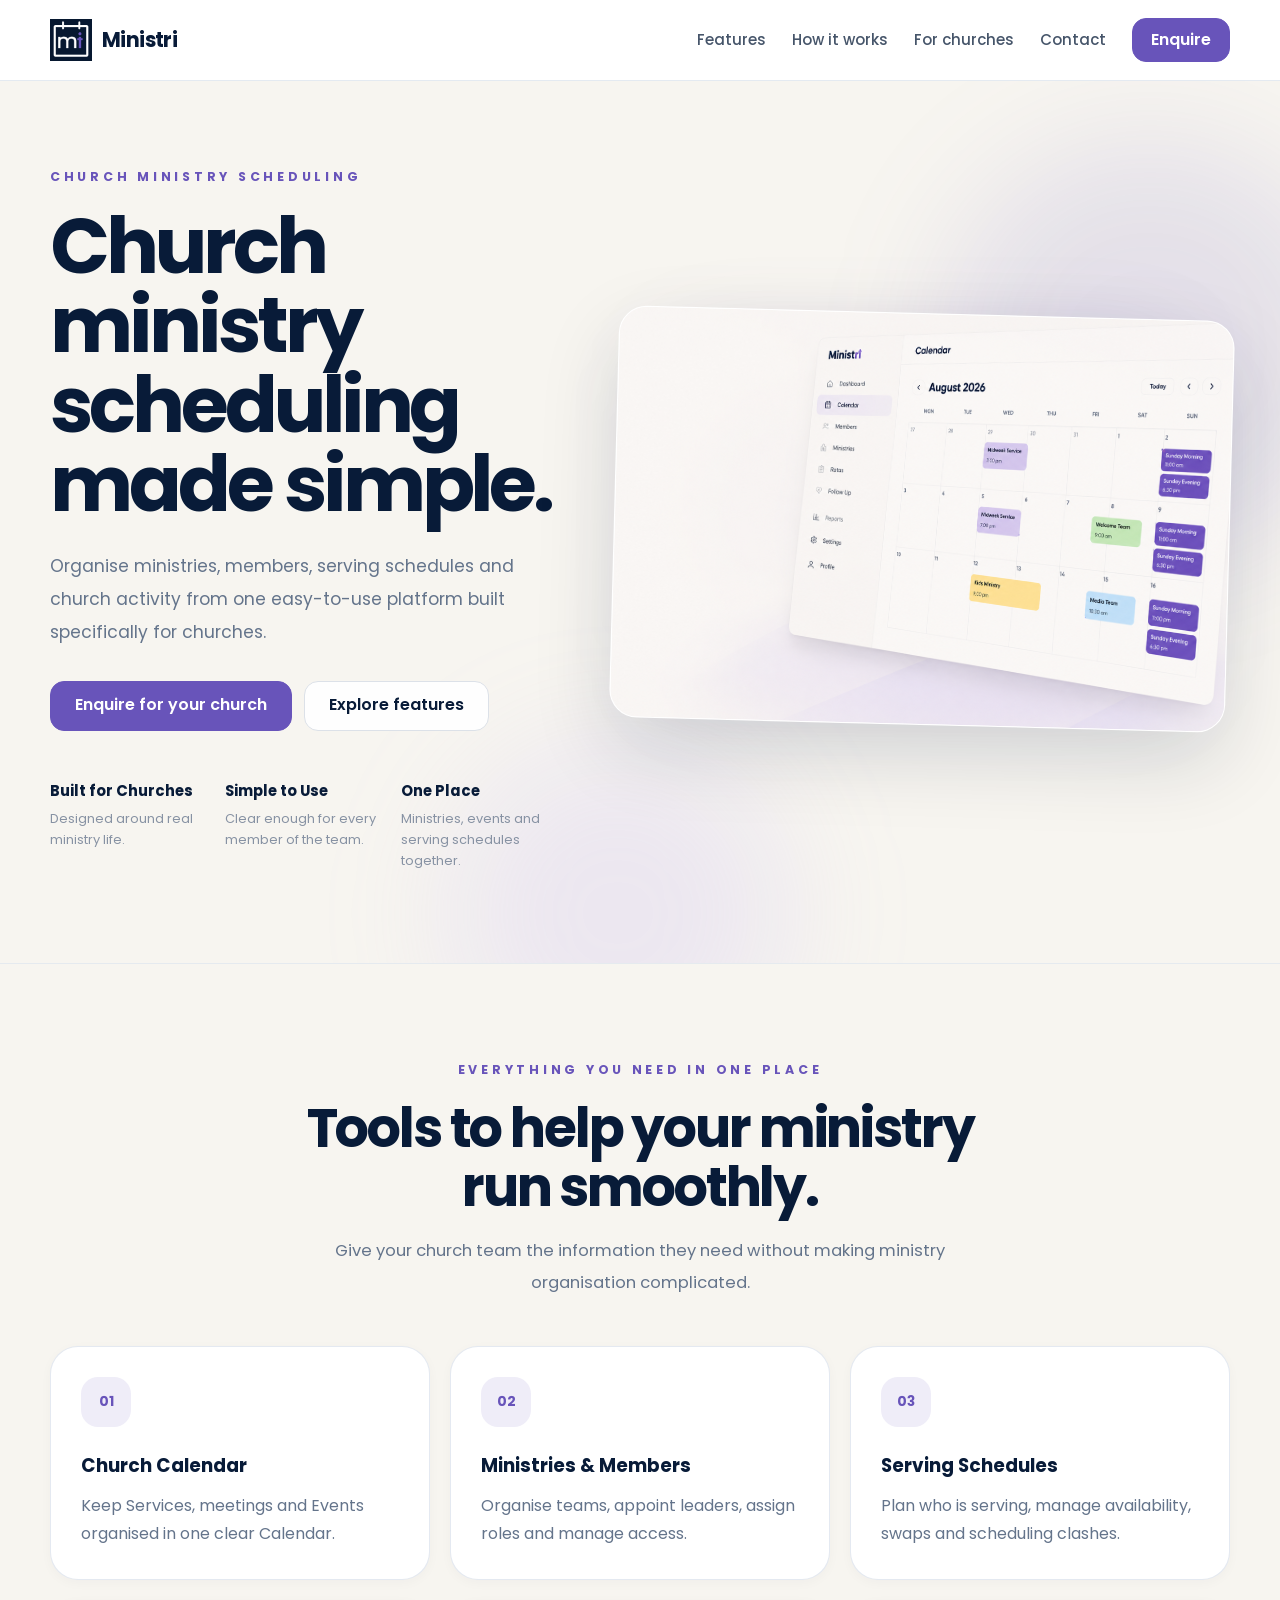
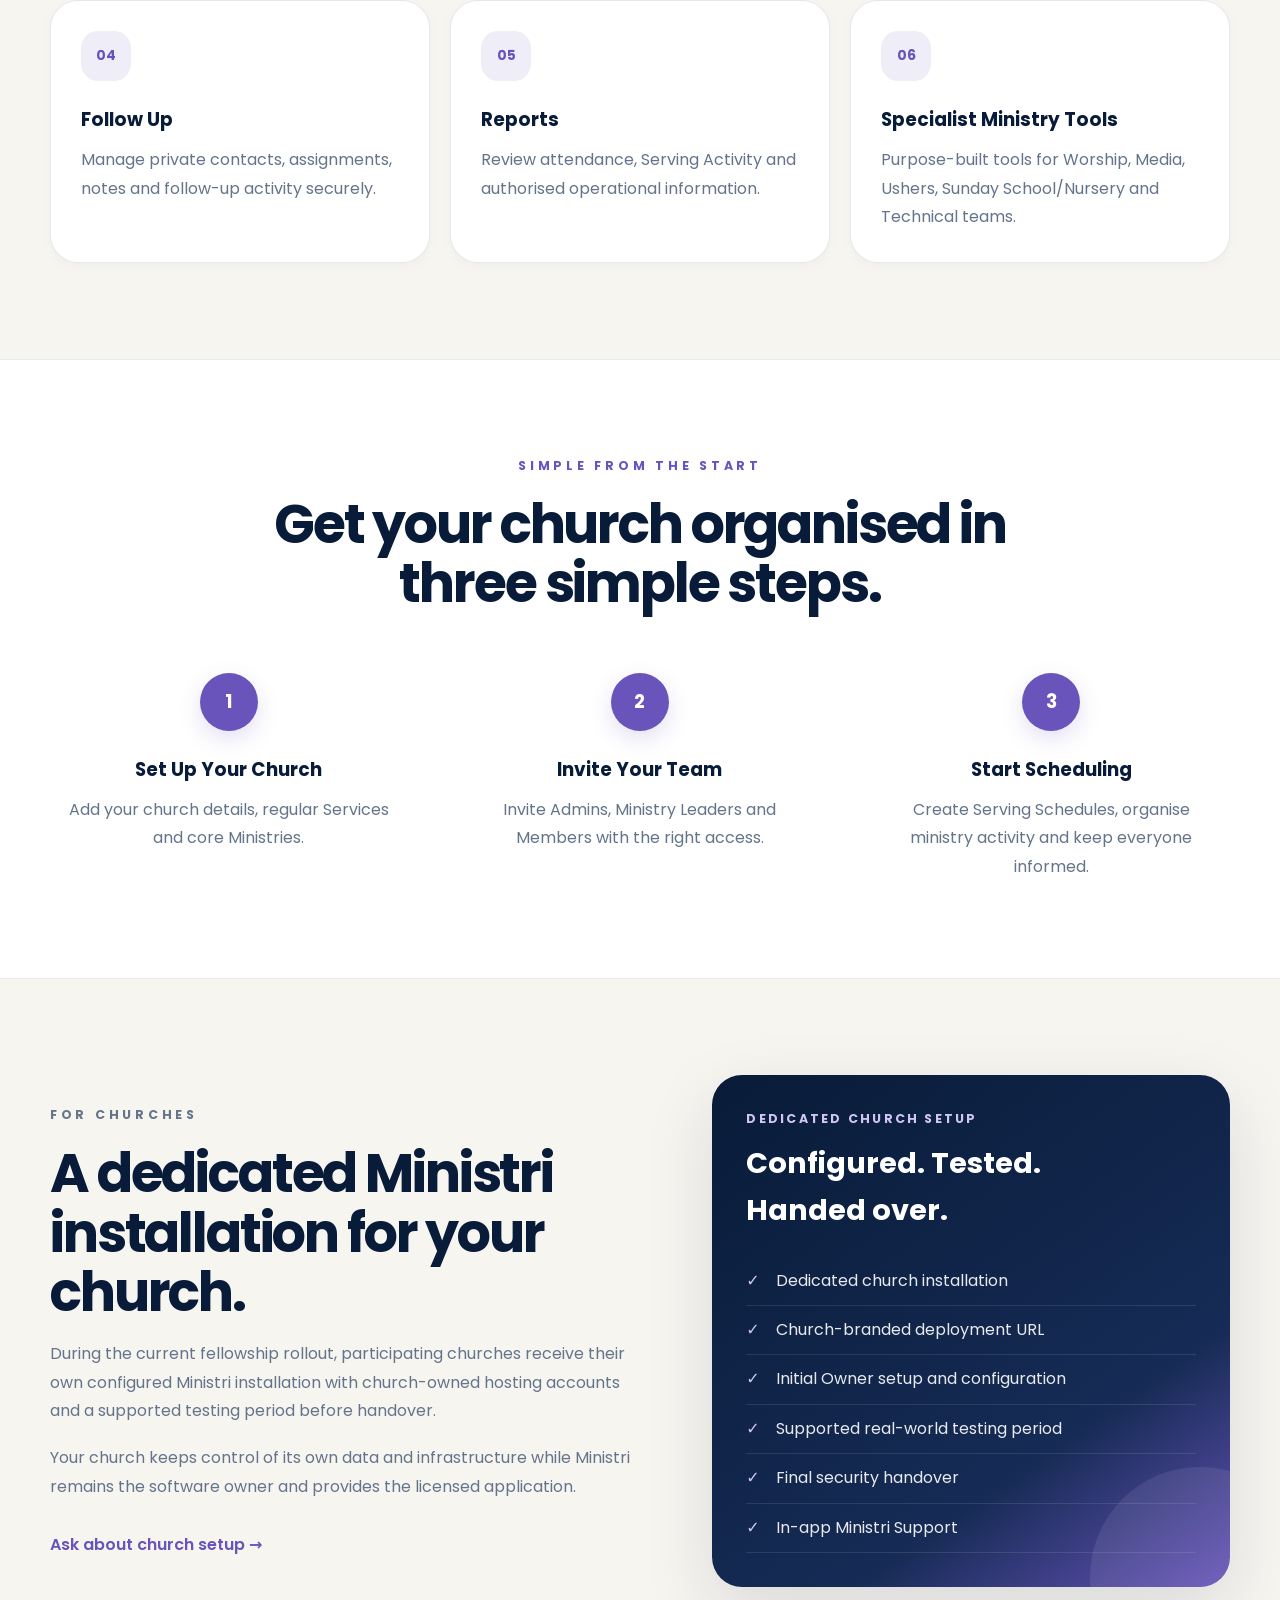
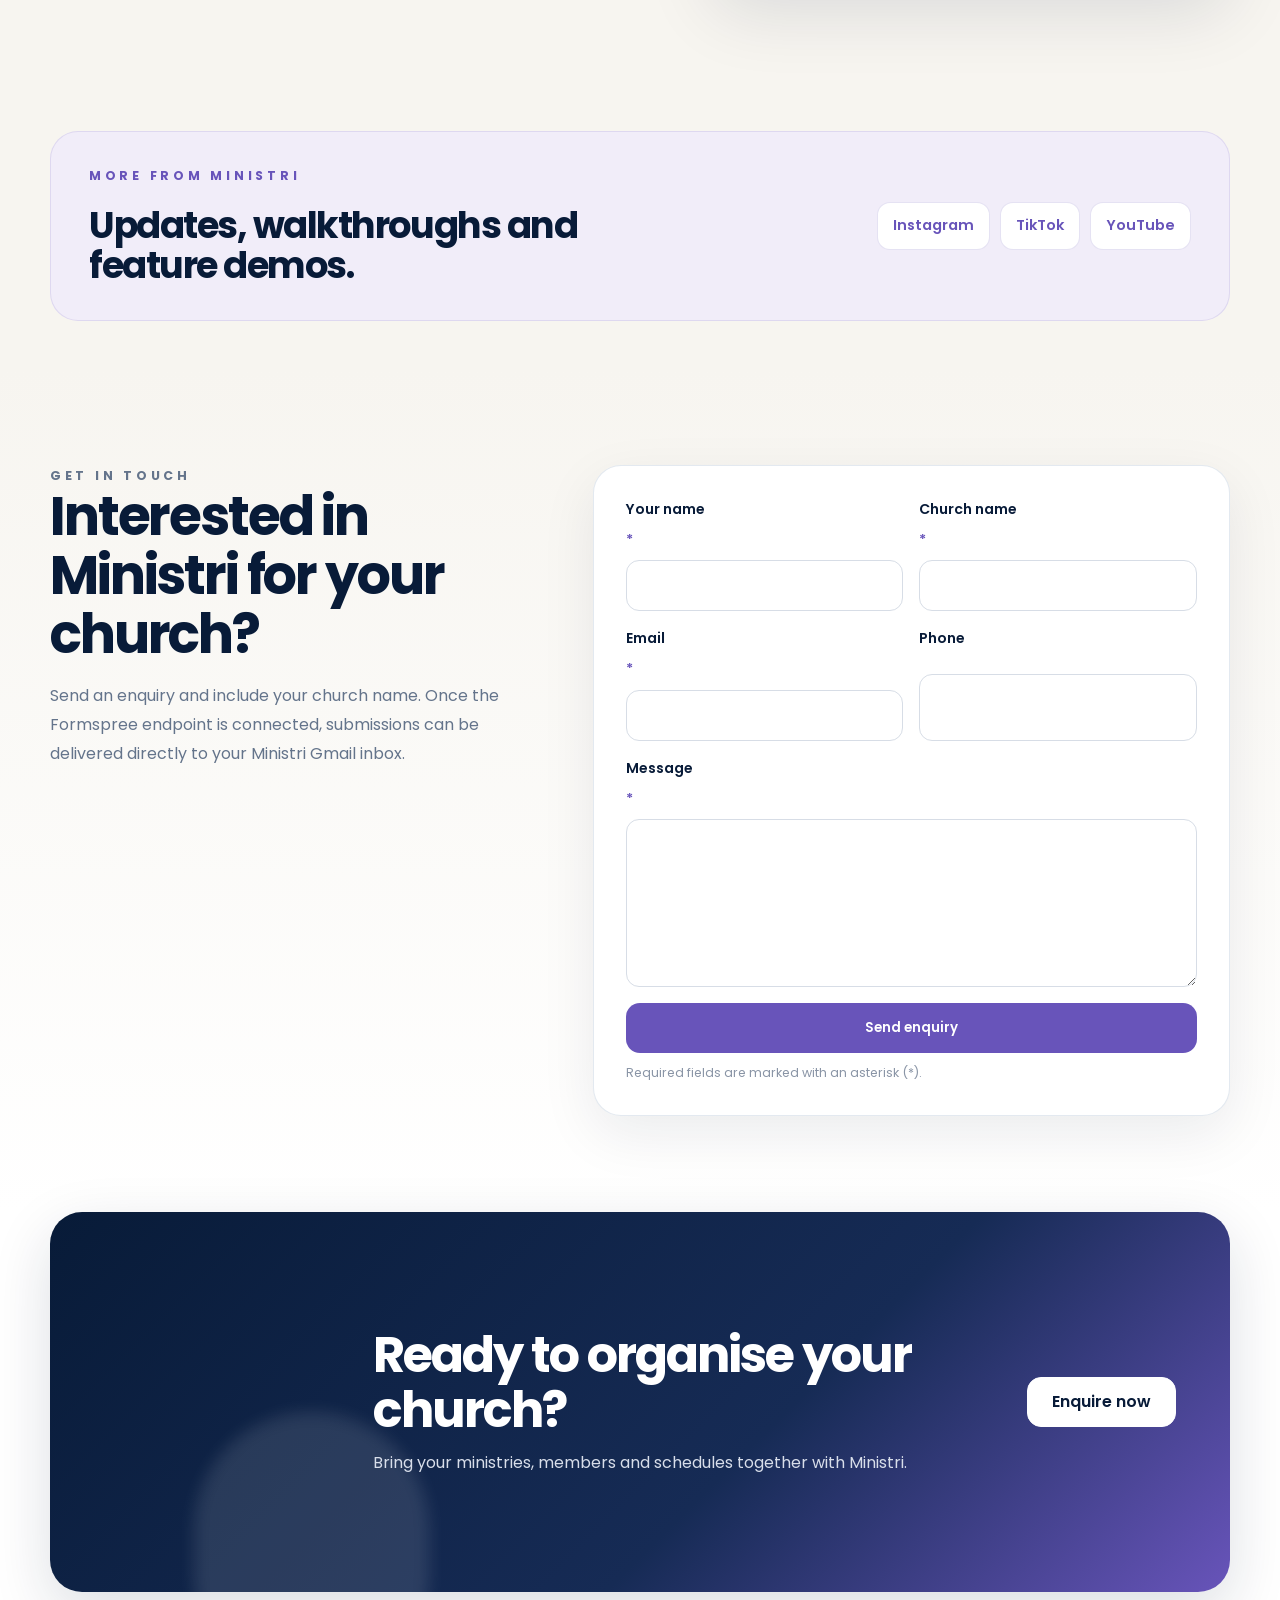
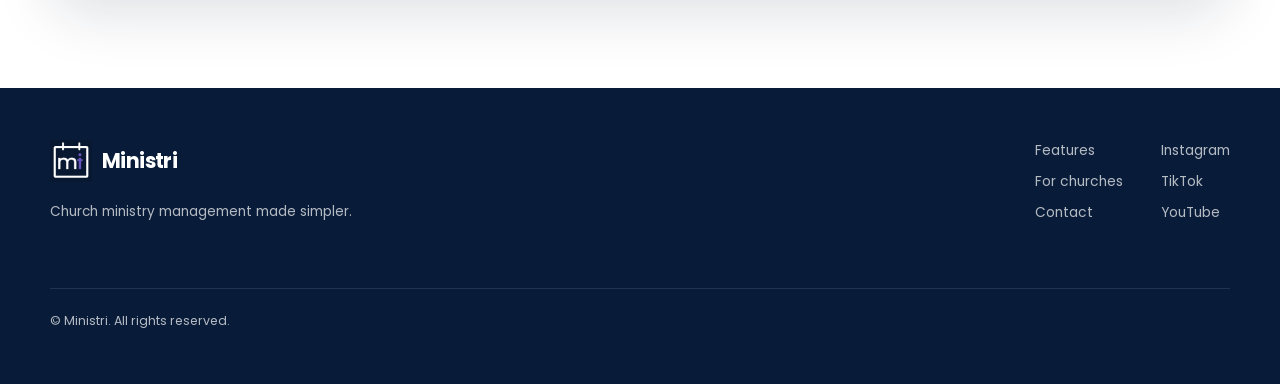
==== index.html @ 1c621b3e "Add files via upload" ====
<!doctype html>
<html lang="en">
<head>
  <meta charset="utf-8" />
  <meta name="viewport" content="width=device-width, initial-scale=1" />
  <meta name="description" content="Ministri helps churches organise ministries, members, serving schedules, follow up, attendance and reporting in one clear platform." />
  <meta name="theme-color" content="#081B38" />

  <meta property="og:title" content="Ministri — Church ministry scheduling made simple" />
  <meta property="og:description" content="Organise ministries, members, serving schedules and church activity in one easy-to-use platform built for churches." />
  <meta property="og:image" content="https://ministri.app/assets/opengraph-image.png" />
  <meta property="og:url" content="https://ministri.app" />
  <meta property="og:type" content="website" />

  <title>Ministri — Church ministry scheduling made simple</title>

  <link rel="icon" href="assets/ministri-icon.png" />
  <link rel="preconnect" href="https://fonts.googleapis.com">
  <link rel="preconnect" href="https://fonts.gstatic.com" crossorigin>
  <link href="https://fonts.googleapis.com/css2?family=Poppins:wght@400;500;600;700&display=swap" rel="stylesheet">
  <link rel="stylesheet" href="styles.css" />
</head>
<body>
  <header class="site-header">
    <div class="container header-inner">
      <a class="brand" href="#top" aria-label="Ministri home">
        <img src="assets/ministri-icon.png" alt="" />
        <span>Ministri</span>
      </a>

      <nav class="desktop-nav" aria-label="Primary navigation">
        <a href="#features">Features</a>
        <a href="#how-it-works">How it works</a>
        <a href="#churches">For churches</a>
        <a href="#contact">Contact</a>
      </nav>

      <a class="button button-small" href="#contact">Enquire</a>
    </div>
  </header>

  <main id="top">
    <section class="hero">
      <div class="hero-glow hero-glow-one"></div>
      <div class="hero-glow hero-glow-two"></div>

      <div class="container hero-grid">
        <div class="hero-copy">
          <p class="eyebrow">Church Ministry Scheduling</p>

          <h1>
            Church ministry
            <span> scheduling made simple.</span>
          </h1>

          <p class="hero-lead">
            Organise ministries, members, serving schedules and church activity
            from one easy-to-use platform built specifically for churches.
          </p>

          <div class="hero-actions">
            <a class="button" href="#contact">Enquire for your church</a>
            <a class="button button-secondary" href="#features">Explore features</a>
          </div>

          <div class="hero-points">
            <div>
              <strong>Built for Churches</strong>
              <span>Designed around real ministry life.</span>
            </div>
            <div>
              <strong>Simple to Use</strong>
              <span>Clear enough for every member of the team.</span>
            </div>
            <div>
              <strong>One Place</strong>
              <span>Ministries, events and serving schedules together.</span>
            </div>
          </div>
        </div>

        <div class="hero-visual">
          <div class="hero-image-glow"></div>
          <div class="hero-image-shell">
            <img
              src="assets/calendar-hero.png"
              alt="Ministri church calendar interface"
            />
          </div>
        </div>
      </div>
    </section>

    <section id="features" class="section">
      <div class="container">
        <div class="section-heading center">
          <p class="eyebrow">Everything You Need in One Place</p>
          <h2>Tools to help your ministry run smoothly.</h2>
          <p>
            Give your church team the information they need without making
            ministry organisation complicated.
          </p>
        </div>

        <div class="feature-grid">
          <article class="feature-card">
            <div class="feature-icon">01</div>
            <h3>Church Calendar</h3>
            <p>Keep Services, meetings and Events organised in one clear Calendar.</p>
          </article>

          <article class="feature-card">
            <div class="feature-icon">02</div>
            <h3>Ministries & Members</h3>
            <p>Organise teams, appoint leaders, assign roles and manage access.</p>
          </article>

          <article class="feature-card">
            <div class="feature-icon">03</div>
            <h3>Serving Schedules</h3>
            <p>Plan who is serving, manage availability, swaps and scheduling clashes.</p>
          </article>

          <article class="feature-card">
            <div class="feature-icon">04</div>
            <h3>Follow Up</h3>
            <p>Manage private contacts, assignments, notes and follow-up activity securely.</p>
          </article>

          <article class="feature-card">
            <div class="feature-icon">05</div>
            <h3>Reports</h3>
            <p>Review attendance, Serving Activity and authorised operational information.</p>
          </article>

          <article class="feature-card">
            <div class="feature-icon">06</div>
            <h3>Specialist Ministry Tools</h3>
            <p>Purpose-built tools for Worship, Media, Ushers, Sunday School/Nursery and Technical teams.</p>
          </article>
        </div>
      </div>
    </section>

    <section id="how-it-works" class="steps-section">
      <div class="container">
        <div class="section-heading center">
          <p class="eyebrow">Simple From the Start</p>
          <h2>Get your church organised in three simple steps.</h2>
        </div>

        <div class="steps-grid">
          <article class="step">
            <div class="step-number">1</div>
            <h3>Set Up Your Church</h3>
            <p>Add your church details, regular Services and core Ministries.</p>
          </article>

          <article class="step">
            <div class="step-number">2</div>
            <h3>Invite Your Team</h3>
            <p>Invite Admins, Ministry Leaders and Members with the right access.</p>
          </article>

          <article class="step">
            <div class="step-number">3</div>
            <h3>Start Scheduling</h3>
            <p>Create Serving Schedules, organise ministry activity and keep everyone informed.</p>
          </article>
        </div>
      </div>
    </section>

    <section id="churches" class="section">
      <div class="container church-grid">
        <div class="church-copy">
          <p class="eyebrow">For Churches</p>
          <h2>A dedicated Ministri installation for your church.</h2>
          <p>
            During the current fellowship rollout, participating churches receive
            their own configured Ministri installation with church-owned hosting
            accounts and a supported testing period before handover.
          </p>
          <p>
            Your church keeps control of its own data and infrastructure while
            Ministri remains the software owner and provides the licensed application.
          </p>
          <a class="text-link" href="#contact">Ask about church setup →</a>
        </div>

        <div class="setup-card">
          <p class="setup-kicker">Dedicated church setup</p>
          <h3>Configured. Tested. Handed over.</h3>

          <ul>
            <li>Dedicated church installation</li>
            <li>Church-branded deployment URL</li>
            <li>Initial Owner setup and configuration</li>
            <li>Supported real-world testing period</li>
            <li>Final security handover</li>
            <li>In-app Ministri Support</li>
          </ul>
        </div>
      </div>
    </section>

    <section class="social-strip">
      <div class="container social-inner">
        <div>
          <p class="eyebrow">More from Ministri</p>
          <h2>Updates, walkthroughs and feature demos.</h2>
        </div>

        <div class="social-links">
          <a href="https://www.instagram.com/ministriapp/" target="_blank" rel="noopener noreferrer">Instagram</a>
          <a href="https://www.tiktok.com/@ministriapp" target="_blank" rel="noopener noreferrer">TikTok</a>
          <a href="https://www.youtube.com/@ministriapp" target="_blank" rel="noopener noreferrer">YouTube</a>
        </div>
      </div>
    </section>

    <section id="contact" class="section contact-section">
      <div class="container contact-grid">
        <div class="contact-copy">
          <p class="eyebrow">Get in Touch</p>
          <h2>Interested in Ministri for your church?</h2>
          <p>
            Send an enquiry and include your church name. Once the Formspree
            endpoint is connected, submissions can be delivered directly to your
            Ministri Gmail inbox.
          </p>
        </div>

        <form class="contact-form" action="https://formspree.io/f/YOUR_FORM_ID" method="POST">
          <div class="field-row">
            <label>
              Your name <span>*</span>
              <input name="name" type="text" autocomplete="name" required />
            </label>

            <label>
              Church name <span>*</span>
              <input name="church" type="text" required />
            </label>
          </div>

          <div class="field-row">
            <label>
              Email <span>*</span>
              <input name="email" type="email" autocomplete="email" required />
            </label>

            <label>
              Phone
              <input name="phone" type="tel" autocomplete="tel" />
            </label>
          </div>

          <label>
            Message <span>*</span>
            <textarea name="message" rows="6" required></textarea>
          </label>

          <input type="hidden" name="_subject" value="New Ministri church enquiry" />

          <button class="button form-button" type="submit">Send enquiry</button>
          <p class="form-note">Required fields are marked with an asterisk (*).</p>
        </form>
      </div>
    </section>

    <section class="cta-section">
      <div class="container">
        <div class="cta-card">
          <div class="cta-glow"></div>
          <div>
            <h2>Ready to organise your church?</h2>
            <p>Bring your ministries, members and schedules together with Ministri.</p>
          </div>
          <a class="button button-light" href="#contact">Enquire now</a>
        </div>
      </div>
    </section>
  </main>

  <footer class="site-footer">
    <div class="container footer-inner">
      <div class="footer-brand">
        <a class="brand" href="#top">
          <img src="assets/ministri-icon.png" alt="" />
          <span>Ministri</span>
        </a>
        <p>Church ministry management made simpler.</p>
      </div>

      <div class="footer-links">
        <a href="#features">Features</a>
        <a href="#churches">For churches</a>
        <a href="#contact">Contact</a>
      </div>

      <div class="footer-socials">
        <a href="https://www.instagram.com/ministriapp/" target="_blank" rel="noopener noreferrer">Instagram</a>
        <a href="https://www.tiktok.com/@ministriapp" target="_blank" rel="noopener noreferrer">TikTok</a>
        <a href="https://www.youtube.com/@ministriapp" target="_blank" rel="noopener noreferrer">YouTube</a>
      </div>

      <p class="copyright">© <span id="year"></span> Ministri. All rights reserved.</p>
    </div>
  </footer>

  <script src="script.js"></script>
</body>
</html>
---- styles.css ----
:root {
  --cream: #F7F5F0;
  --navy: #081B38;
  --navy-soft: #162B55;
  --purple: #6854BA;
  --purple-dark: #5844A8;
  --lavender: #BBAEF2;
  --lavender-soft: #F1EDF9;
  --white: #FFFFFF;
  --slate: #64748B;
  --slate-dark: #46556A;
  --line: #E1E5EB;
  --shadow: 0 24px 70px rgba(8, 27, 56, 0.12);
  --radius-xl: 32px;
  --radius-lg: 26px;
  --radius-md: 18px;
}

* {
  box-sizing: border-box;
}

html {
  scroll-behavior: smooth;
}

body {
  margin: 0;
  font-family: "Poppins", system-ui, -apple-system, BlinkMacSystemFont, "Segoe UI", sans-serif;
  color: var(--navy);
  background: var(--cream);
  line-height: 1.65;
}

body,
button,
input,
textarea {
  font-family: "Poppins", system-ui, -apple-system, BlinkMacSystemFont, "Segoe UI", sans-serif;
}

a {
  color: inherit;
  text-decoration: none;
}

img {
  display: block;
  max-width: 100%;
}

.container {
  width: min(1180px, calc(100% - 40px));
  margin: 0 auto;
}

.site-header {
  position: sticky;
  top: 0;
  z-index: 50;
  border-bottom: 1px solid rgba(226, 232, 240, 0.9);
  background: rgba(255, 255, 255, 0.95);
  backdrop-filter: blur(16px);
}

.header-inner {
  min-height: 80px;
  display: flex;
  align-items: center;
  gap: 26px;
}

.brand {
  display: inline-flex;
  align-items: center;
  gap: 10px;
  flex-shrink: 0;
}

.brand img {
  width: 42px;
  height: 42px;
  object-fit: contain;
}

.brand span {
  color: var(--navy);
  font-size: 1.28rem;
  font-weight: 700;
  letter-spacing: -0.03em;
}

.desktop-nav {
  display: flex;
  align-items: center;
  gap: 26px;
  margin-left: auto;
  color: var(--slate-dark);
  font-size: 0.94rem;
  font-weight: 500;
}

.desktop-nav a {
  transition: color 0.2s ease;
}

.desktop-nav a:hover {
  color: var(--purple);
}

.button {
  min-height: 50px;
  display: inline-flex;
  align-items: center;
  justify-content: center;
  padding: 0 24px;
  border: 1px solid var(--purple);
  border-radius: 14px;
  background: var(--purple);
  color: white;
  font-weight: 600;
  cursor: pointer;
  transition: 0.2s ease;
}

.button:hover {
  transform: translateY(-1px);
  border-color: var(--purple-dark);
  background: var(--purple-dark);
}

.button-small {
  min-height: 44px;
  padding-inline: 18px;
}

.button-secondary {
  border-color: #DCE1E8;
  background: rgba(255, 255, 255, 0.92);
  color: var(--navy);
}

.button-secondary:hover {
  border-color: var(--purple);
  background: white;
  color: var(--purple);
}

.hero {
  position: relative;
  overflow: hidden;
  border-bottom: 1px solid rgba(226, 232, 240, 0.82);
  background: var(--cream);
}

.hero-glow {
  position: absolute;
  border-radius: 999px;
  filter: blur(60px);
  pointer-events: none;
}

.hero-glow-one {
  right: -80px;
  top: 60px;
  width: 420px;
  height: 420px;
  background: rgba(104, 84, 186, 0.13);
}

.hero-glow-two {
  left: 35%;
  bottom: -120px;
  width: 340px;
  height: 340px;
  background: rgba(187, 174, 242, 0.18);
}

.hero-grid {
  position: relative;
  display: grid;
  grid-template-columns: 0.9fr 1.1fr;
  align-items: center;
  gap: 60px;
  padding-top: 86px;
  padding-bottom: 92px;
}

.eyebrow {
  margin: 0 0 18px;
  color: var(--purple);
  font-size: 0.78rem;
  font-weight: 700;
  letter-spacing: 0.30em;
  text-transform: uppercase;
}

h1,
h2,
h3,
p {
  margin-top: 0;
}

h1 {
  margin-bottom: 26px;
  font-size: clamp(3.2rem, 6.1vw, 5.15rem);
  line-height: 1.02;
  letter-spacing: -0.052em;
  color: var(--navy);
}

h1 span {
  display: block;
}

h2 {
  margin-bottom: 18px;
  font-size: clamp(2.2rem, 4.2vw, 3.45rem);
  line-height: 1.1;
  letter-spacing: -0.04em;
  color: var(--navy);
}

h3 {
  margin-bottom: 10px;
  font-size: 1.16rem;
  color: var(--navy);
}

.hero-lead {
  max-width: 660px;
  color: var(--slate);
  font-size: 1.08rem;
  line-height: 1.9;
}

.hero-actions {
  display: flex;
  flex-wrap: wrap;
  gap: 12px;
  margin-top: 32px;
}

.hero-points {
  display: grid;
  grid-template-columns: repeat(3, 1fr);
  gap: 22px;
  margin-top: 48px;
}

.hero-points div {
  min-width: 0;
}

.hero-points strong,
.hero-points span {
  display: block;
}

.hero-points strong {
  margin-bottom: 5px;
  color: var(--navy);
  font-size: 0.93rem;
}

.hero-points span {
  color: #8792A3;
  font-size: 0.8rem;
  line-height: 1.65;
}

.hero-visual {
  position: relative;
}

.hero-image-glow {
  position: absolute;
  inset: 9%;
  border-radius: 44px;
  background: rgba(104, 84, 186, 0.16);
  filter: blur(46px);
}

.hero-image-shell {
  position: relative;
  overflow: hidden;
  border: 1px solid rgba(255, 255, 255, 0.86);
  border-radius: 28px;
  background: white;
  box-shadow: 0 30px 80px rgba(8, 27, 56, 0.14);
  transform: rotate(1.5deg);
}

.hero-image-shell img {
  width: 100%;
  height: auto;
}

.section {
  padding: 96px 0;
}

.section-heading {
  max-width: 760px;
  margin-bottom: 48px;
}

.section-heading.center {
  margin-inline: auto;
  text-align: center;
}

.section-heading > p:last-child {
  margin-inline: auto;
  max-width: 690px;
  color: var(--slate);
  font-size: 1.03rem;
  line-height: 1.9;
}

.feature-grid {
  display: grid;
  grid-template-columns: repeat(3, 1fr);
  gap: 20px;
}

.feature-card {
  padding: 30px;
  border: 1px solid rgba(226, 232, 240, 0.92);
  border-radius: 28px;
  background: white;
  box-shadow: 0 3px 12px rgba(8, 27, 56, 0.03);
  transition: transform 0.2s ease, box-shadow 0.2s ease;
}

.feature-card:hover {
  transform: translateY(-4px);
  box-shadow: 0 12px 30px rgba(8, 27, 56, 0.08);
}

.feature-icon {
  width: 50px;
  height: 50px;
  display: grid;
  place-items: center;
  margin-bottom: 24px;
  border-radius: 17px;
  background: rgba(104, 84, 186, 0.10);
  color: var(--purple);
  font-size: 0.85rem;
  font-weight: 700;
}

.feature-card p,
.step p,
.church-copy p,
.contact-copy p {
  margin-bottom: 0;
  color: var(--slate);
  line-height: 1.8;
}

.steps-section {
  padding: 96px 0;
  border-block: 1px solid rgba(226, 232, 240, 0.82);
  background: white;
}

.steps-grid {
  display: grid;
  grid-template-columns: repeat(3, 1fr);
  gap: 54px;
  margin-top: 60px;
}

.step {
  text-align: center;
}

.step-number {
  width: 58px;
  height: 58px;
  display: grid;
  place-items: center;
  margin: 0 auto 24px;
  border-radius: 999px;
  background: var(--purple);
  color: white;
  font-size: 1.15rem;
  font-weight: 700;
  box-shadow: 0 8px 22px rgba(104, 84, 186, 0.18);
}

.step p {
  max-width: 320px;
  margin-inline: auto;
}

.church-grid {
  display: grid;
  grid-template-columns: 1fr 0.88fr;
  align-items: center;
  gap: 74px;
}

.church-copy p {
  margin-bottom: 18px;
}

.text-link {
  display: inline-flex;
  margin-top: 12px;
  color: var(--purple);
  font-weight: 600;
}

.setup-card {
  position: relative;
  overflow: hidden;
  padding: 34px;
  border-radius: 30px;
  background: linear-gradient(145deg, var(--navy), var(--navy-soft) 70%, var(--purple));
  color: white;
  box-shadow: var(--shadow);
}

.setup-card::after {
  content: "";
  position: absolute;
  width: 220px;
  height: 220px;
  right: -80px;
  bottom: -100px;
  border-radius: 999px;
  background: rgba(255, 255, 255, 0.08);
}

.setup-kicker {
  position: relative;
  z-index: 1;
  margin-bottom: 10px;
  color: #CFC6F6;
  font-size: 0.78rem;
  font-weight: 700;
  letter-spacing: 0.18em;
  text-transform: uppercase;
}

.setup-card h3 {
  position: relative;
  z-index: 1;
  max-width: 390px;
  margin-bottom: 22px;
  color: white;
  font-size: 1.8rem;
}

.setup-card ul {
  position: relative;
  z-index: 1;
  margin: 0;
  padding: 0;
  list-style: none;
}

.setup-card li {
  position: relative;
  padding: 11px 0 11px 30px;
  border-bottom: 1px solid rgba(255, 255, 255, 0.10);
  color: rgba(255, 255, 255, 0.9);
}

.setup-card li::before {
  content: "✓";
  position: absolute;
  left: 0;
  color: #CFC6F6;
  font-weight: 700;
}

.social-strip {
  padding: 48px 0;
}

.social-inner {
  display: flex;
  align-items: center;
  justify-content: space-between;
  gap: 30px;
  padding: 34px 38px;
  border: 1px solid rgba(104, 84, 186, 0.14);
  border-radius: 28px;
  background: var(--lavender-soft);
}

.social-inner h2 {
  max-width: 580px;
  margin-bottom: 0;
  font-size: clamp(1.6rem, 3vw, 2.3rem);
}

.social-links {
  display: flex;
  flex-wrap: wrap;
  gap: 10px;
}

.social-links a {
  padding: 11px 15px;
  border: 1px solid rgba(104, 84, 186, 0.17);
  border-radius: 13px;
  background: white;
  color: var(--purple);
  font-size: 0.9rem;
  font-weight: 600;
}

.contact-section {
  background: linear-gradient(180deg, var(--cream), white);
}

.contact-grid {
  display: grid;
  grid-template-columns: 0.85fr 1.15fr;
  align-items: start;
  gap: 72px;
}

.contact-form {
  padding: 32px;
  border: 1px solid rgba(226, 232, 240, 0.95);
  border-radius: 28px;
  background: white;
  box-shadow: 0 18px 55px rgba(8, 27, 56, 0.08);
}

.field-row {
  display: grid;
  grid-template-columns: 1fr 1fr;
  gap: 16px;
}

label {
  display: grid;
  gap: 8px;
  margin-bottom: 16px;
  color: var(--navy);
  font-size: 0.88rem;
  font-weight: 600;
}

label span {
  color: var(--purple);
}

input,
textarea {
  width: 100%;
  padding: 13px 14px;
  border: 1px solid #D7DDE6;
  border-radius: 13px;
  background: white;
  color: var(--navy);
  font: inherit;
  outline: none;
}

input:focus,
textarea:focus {
  border-color: var(--purple);
  box-shadow: 0 0 0 3px rgba(104, 84, 186, 0.10);
}

textarea {
  resize: vertical;
}

.form-button {
  width: 100%;
  border: 0;
}

.form-note {
  margin: 10px 0 0;
  color: #8A95A6;
  font-size: 0.78rem;
}

.cta-section {
  padding: 0 0 96px;
  background: white;
}

.cta-card {
  position: relative;
  overflow: hidden;
  display: flex;
  align-items: center;
  justify-content: space-between;
  gap: 34px;
  padding: 50px 54px;
  border-radius: 32px;
  background: linear-gradient(135deg, var(--navy), var(--navy-soft) 60%, var(--purple));
  color: white;
  box-shadow: 0 20px 60px rgba(8, 27, 56, 0.14);
}

.cta-glow {
  position: absolute;
  width: 280px;
  height: 280px;
  right: -90px;
  bottom: -150px;
  border-radius: 999px;
  background: rgba(255, 255, 255, 0.11);
  filter: blur(8px);
}

.cta-card > * {
  position: relative;
  z-index: 1;
}

.cta-card h2 {
  margin-bottom: 12px;
  color: white;
  font-size: clamp(2rem, 4vw, 3.1rem);
}

.cta-card p {
  margin-bottom: 0;
  color: #D8DEEA;
  font-size: 1rem;
}

.button-light {
  flex-shrink: 0;
  border-color: white;
  background: white;
  color: var(--navy);
}

.button-light:hover {
  border-color: white;
  background: #F4F5F7;
  color: var(--navy);
}

.site-footer {
  padding: 52px 0;
  background: var(--navy);
  color: rgba(255, 255, 255, 0.70);
}

.footer-inner {
  display: grid;
  grid-template-columns: 1.2fr auto auto;
  align-items: start;
  gap: 38px;
}

.footer-brand .brand span {
  color: white;
}

.footer-brand p {
  margin: 10px 0 0;
  font-size: 0.85rem;
}

.footer-links,
.footer-socials {
  display: grid;
  gap: 8px;
  font-size: 0.86rem;
}

.footer-links a:hover,
.footer-socials a:hover {
  color: white;
}

.copyright {
  grid-column: 1 / -1;
  margin: 26px 0 0;
  padding-top: 22px;
  border-top: 1px solid rgba(255, 255, 255, 0.10);
  font-size: 0.78rem;
}

@media (max-width: 980px) {
  .desktop-nav {
    display: none;
  }

  .hero-grid,
  .church-grid,
  .contact-grid {
    grid-template-columns: 1fr;
  }

  .hero-grid {
    gap: 48px;
  }

  .hero-copy {
    max-width: 760px;
  }

  .feature-grid {
    grid-template-columns: repeat(2, 1fr);
  }

  .church-grid,
  .contact-grid {
    gap: 46px;
  }
}

@media (max-width: 700px) {
  .container {
    width: min(100% - 28px, 1180px);
  }

  .header-inner {
    min-height: 68px;
    gap: 12px;
  }

  .brand img {
    width: 36px;
    height: 36px;
  }

  .brand span {
    font-size: 1.08rem;
  }

  .button-small {
    margin-left: auto;
    min-height: 40px;
    padding-inline: 14px;
  }

  .hero-grid {
    padding-top: 58px;
    padding-bottom: 64px;
  }

  h1 {
    font-size: clamp(2.7rem, 13vw, 4.2rem);
  }

  h1 span {
    display: inline;
  }

  .hero-actions {
    display: grid;
  }

  .hero-actions .button {
    width: 100%;
  }

  .hero-points {
    grid-template-columns: 1fr;
    gap: 18px;
    margin-top: 34px;
  }

  .hero-image-shell {
    border-radius: 20px;
    transform: none;
  }

  .section,
  .steps-section {
    padding: 68px 0;
  }

  .feature-grid,
  .steps-grid {
    grid-template-columns: 1fr;
  }

  .steps-grid {
    gap: 38px;
    margin-top: 44px;
  }

  .social-inner {
    flex-direction: column;
    align-items: flex-start;
    padding: 26px;
  }

  .field-row {
    grid-template-columns: 1fr;
    gap: 0;
  }

  .contact-form {
    padding: 22px;
  }

  .cta-section {
    padding-bottom: 68px;
  }

  .cta-card {
    flex-direction: column;
    align-items: flex-start;
    padding: 34px 28px;
  }

  .cta-card .button {
    width: 100%;
  }

  .footer-inner {
    grid-template-columns: 1fr;
    gap: 24px;
  }

  .copyright {
    grid-column: 1;
  }
}
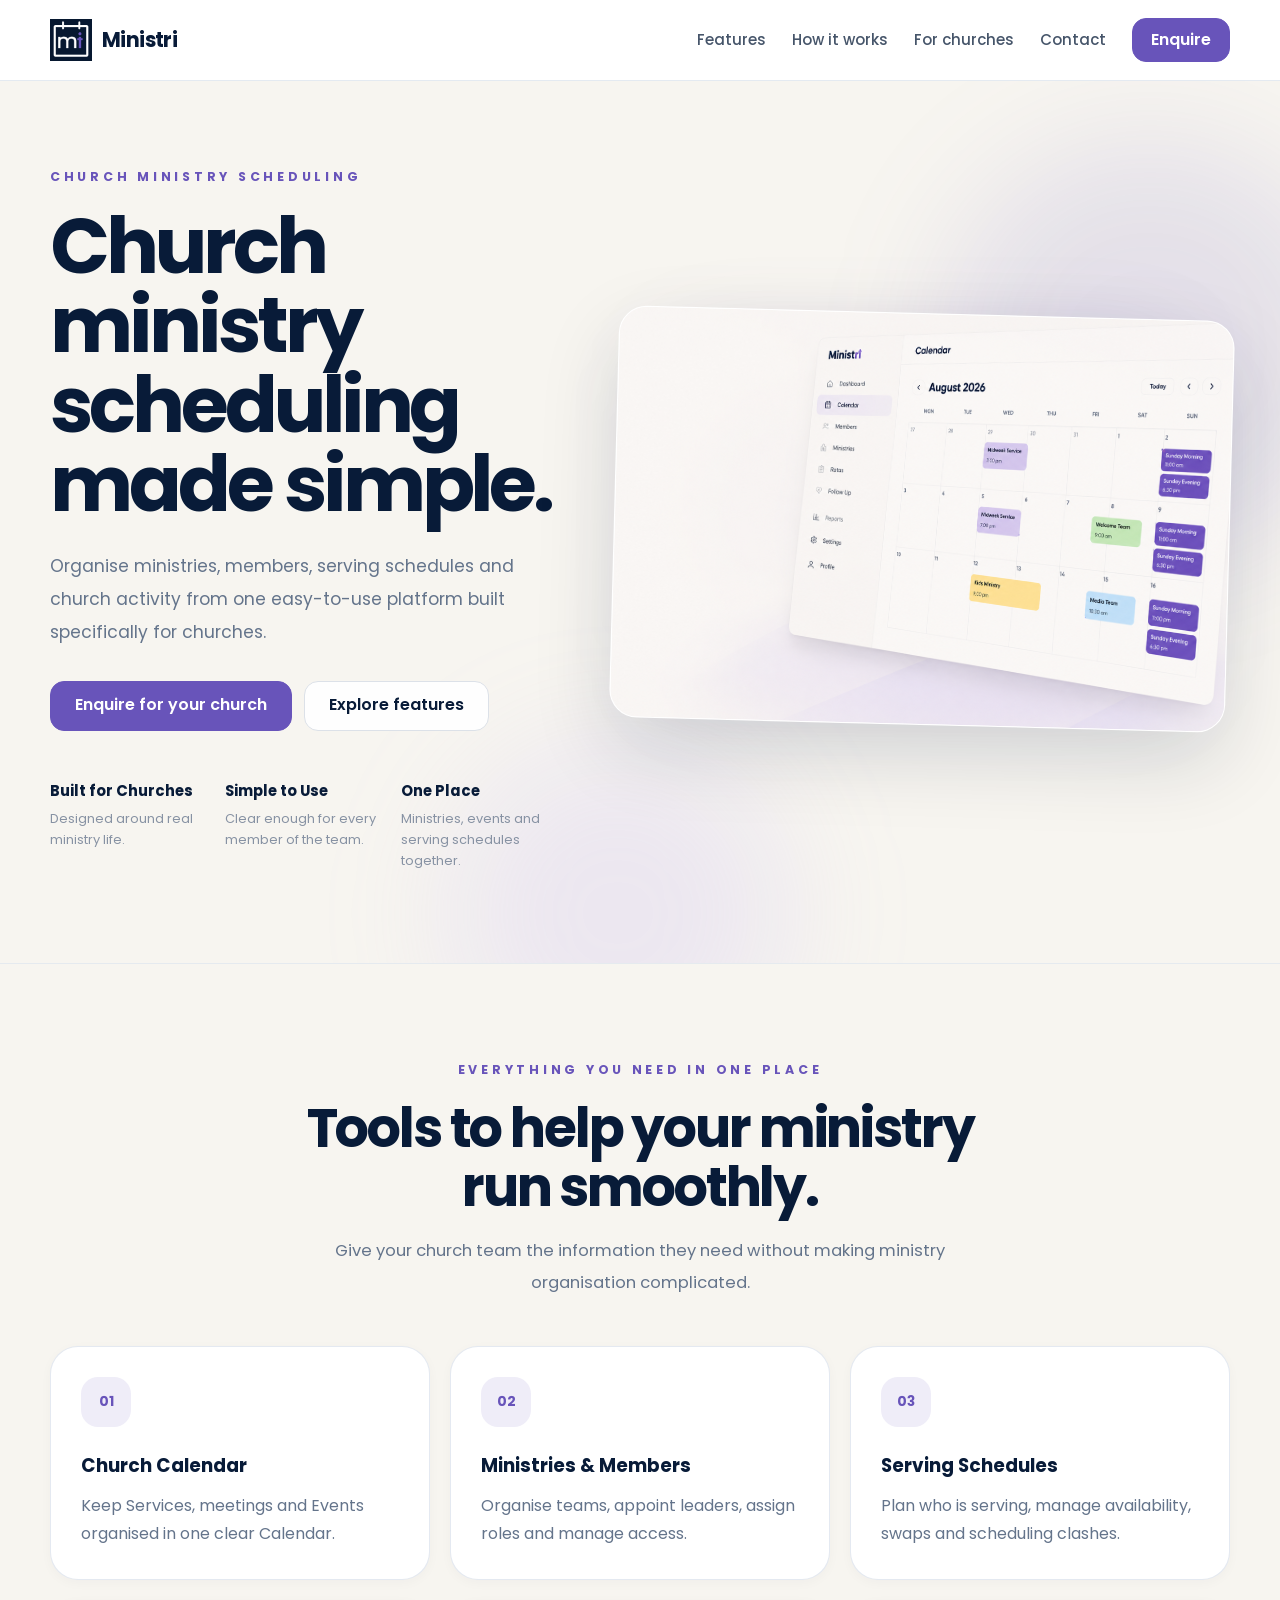
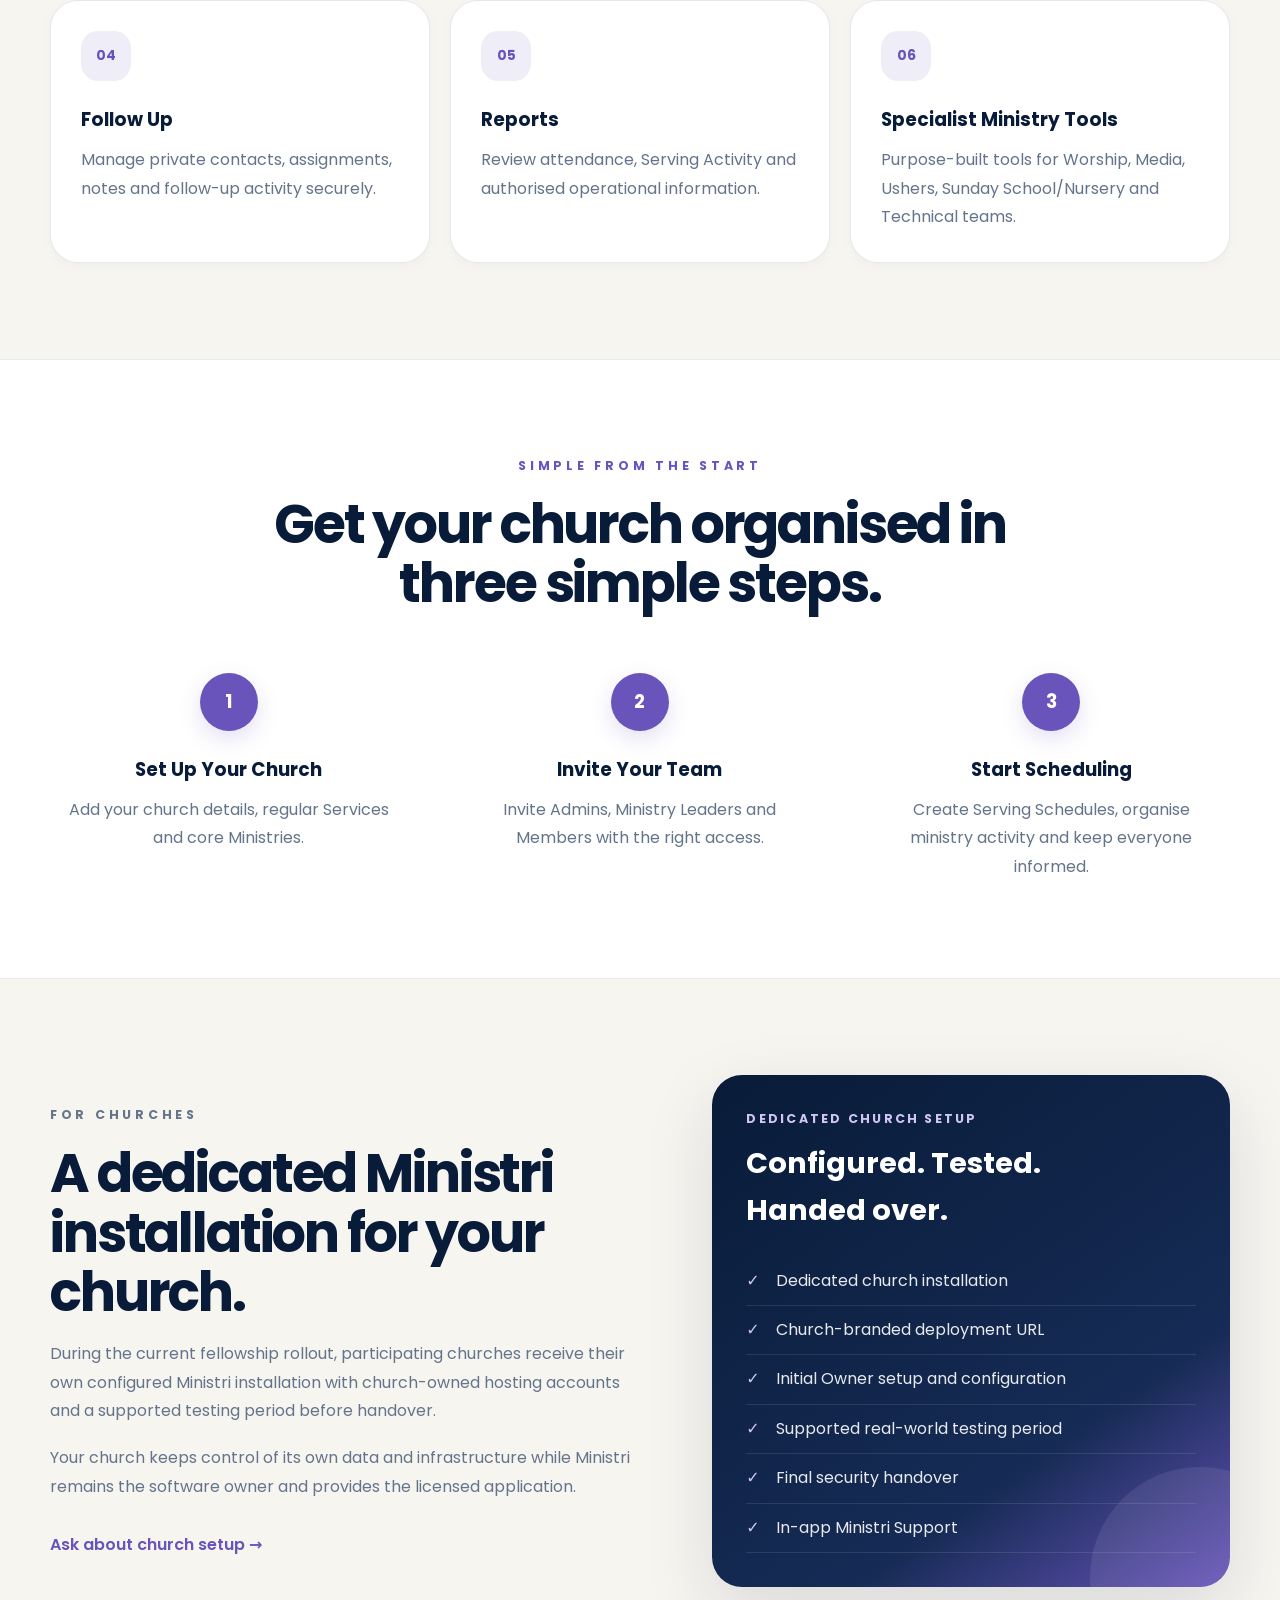
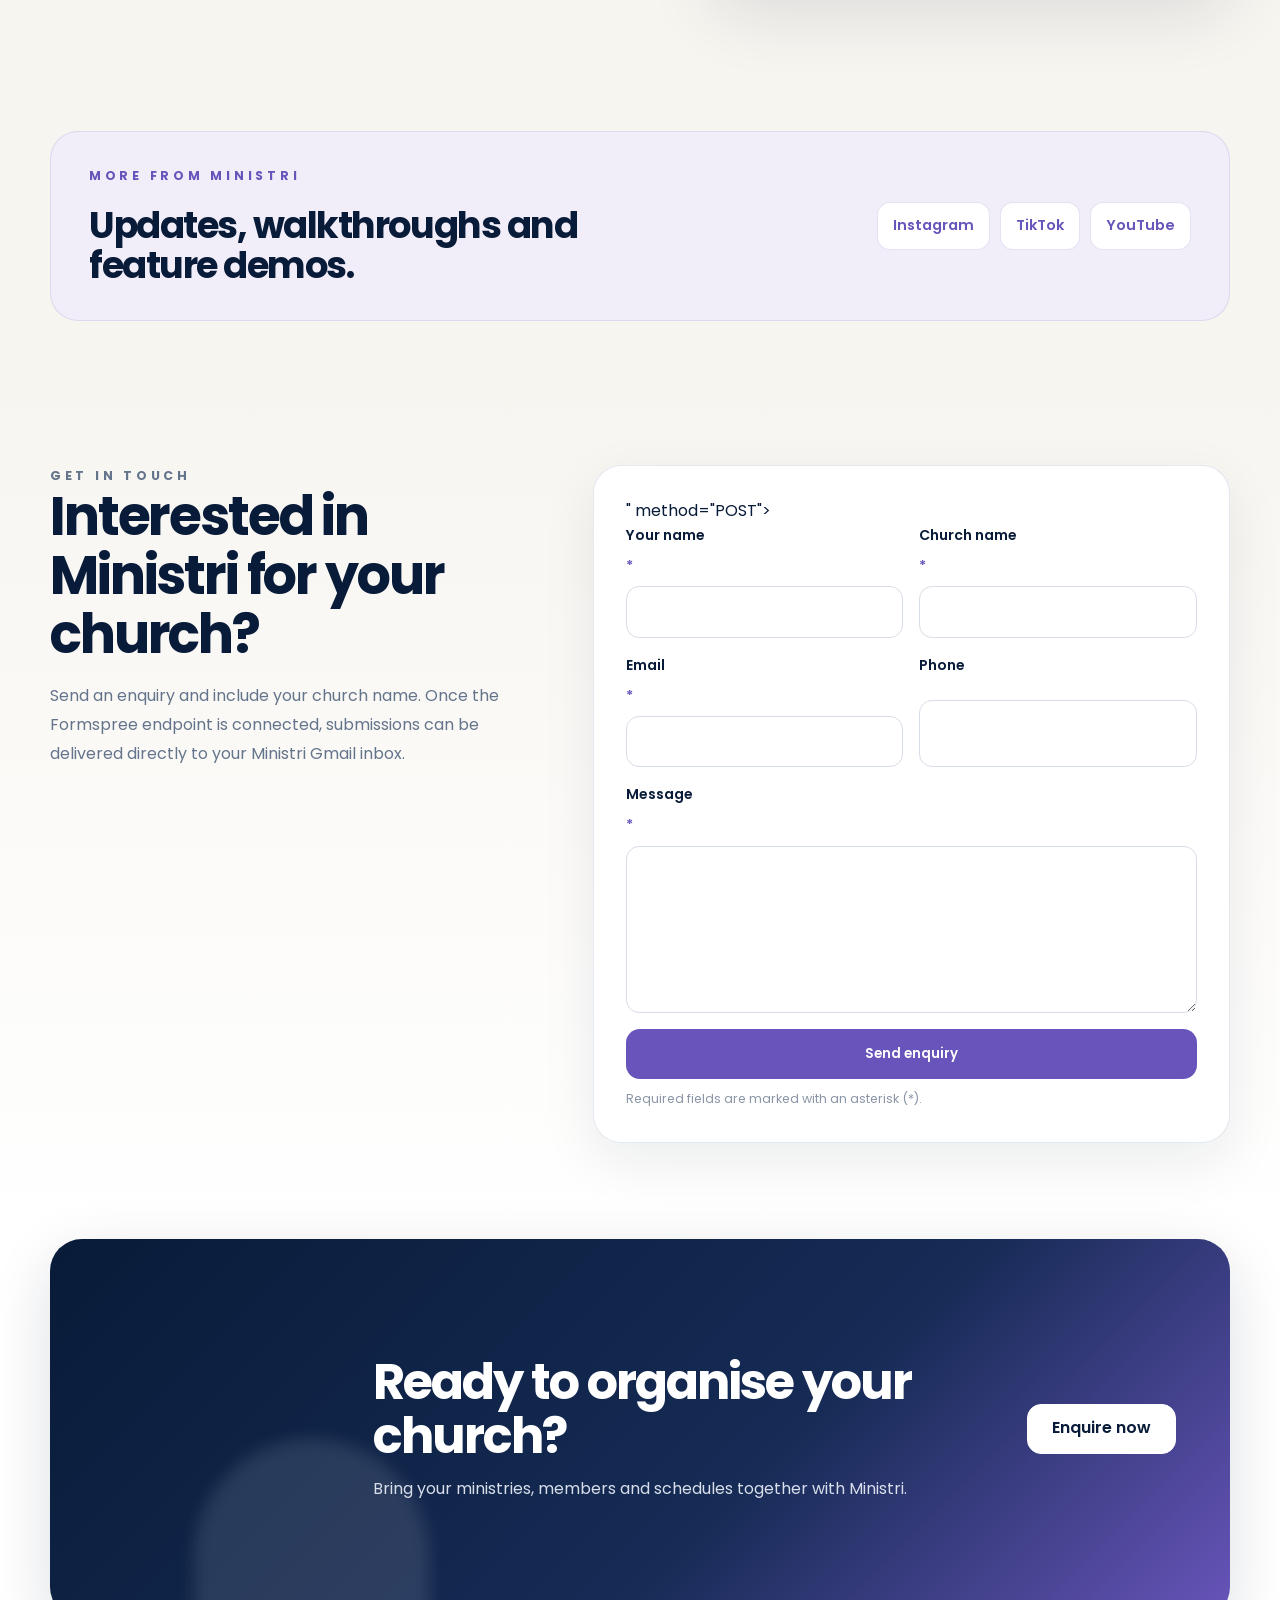
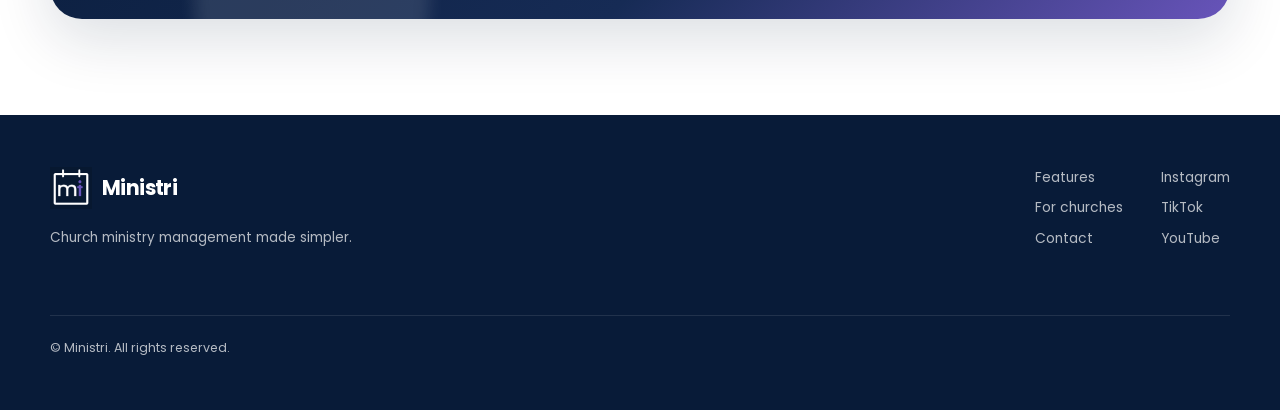
==== commit ba13bb69: "Update index.html" ====
--- a/index.html
+++ b/index.html
@@ -231,7 +231,7 @@
           </p>
         </div>
 
-        <form class="contact-form" action="https://formspree.io/f/YOUR_FORM_ID" method="POST">
+        <form class="contact-form" action="<form class="contact-form" action="https://formspree.io/f/YOUR_FORM_ID" method="POST">" method="POST">
           <div class="field-row">
             <label>
               Your name <span>*</span>
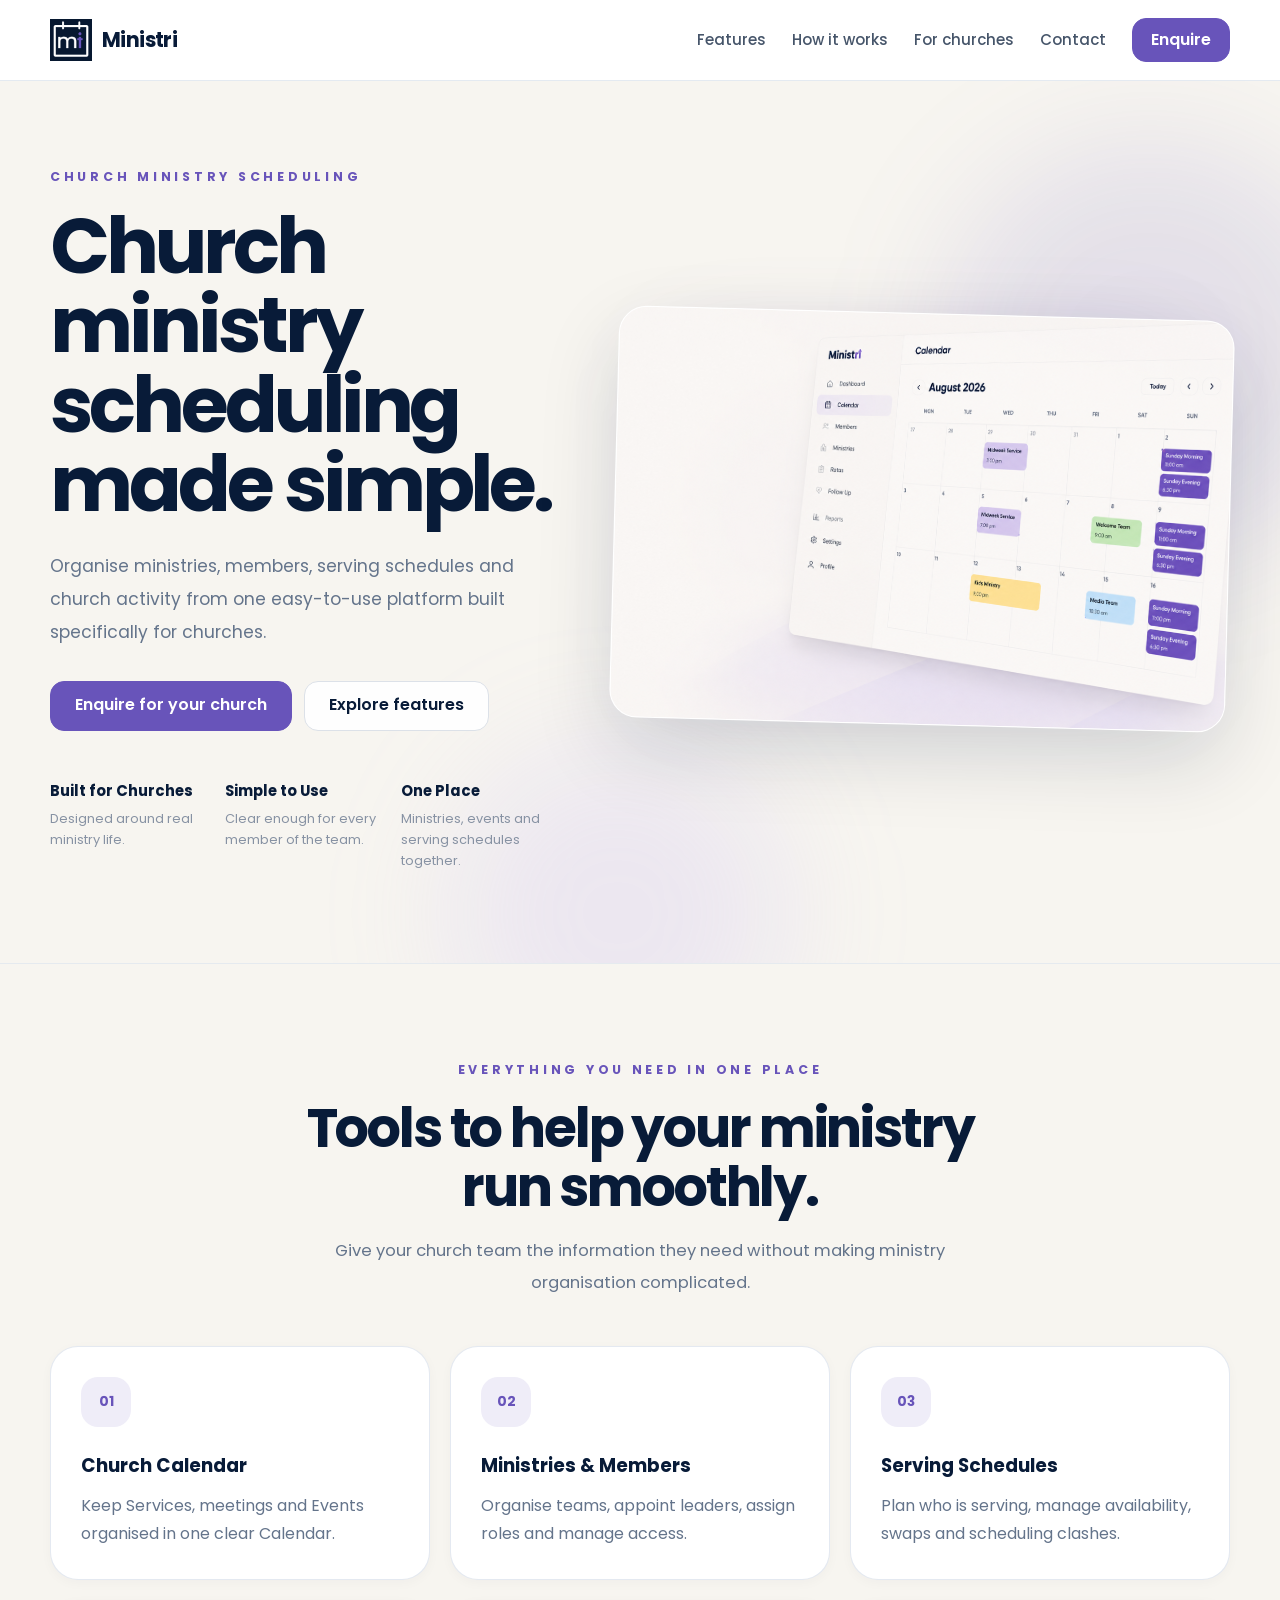
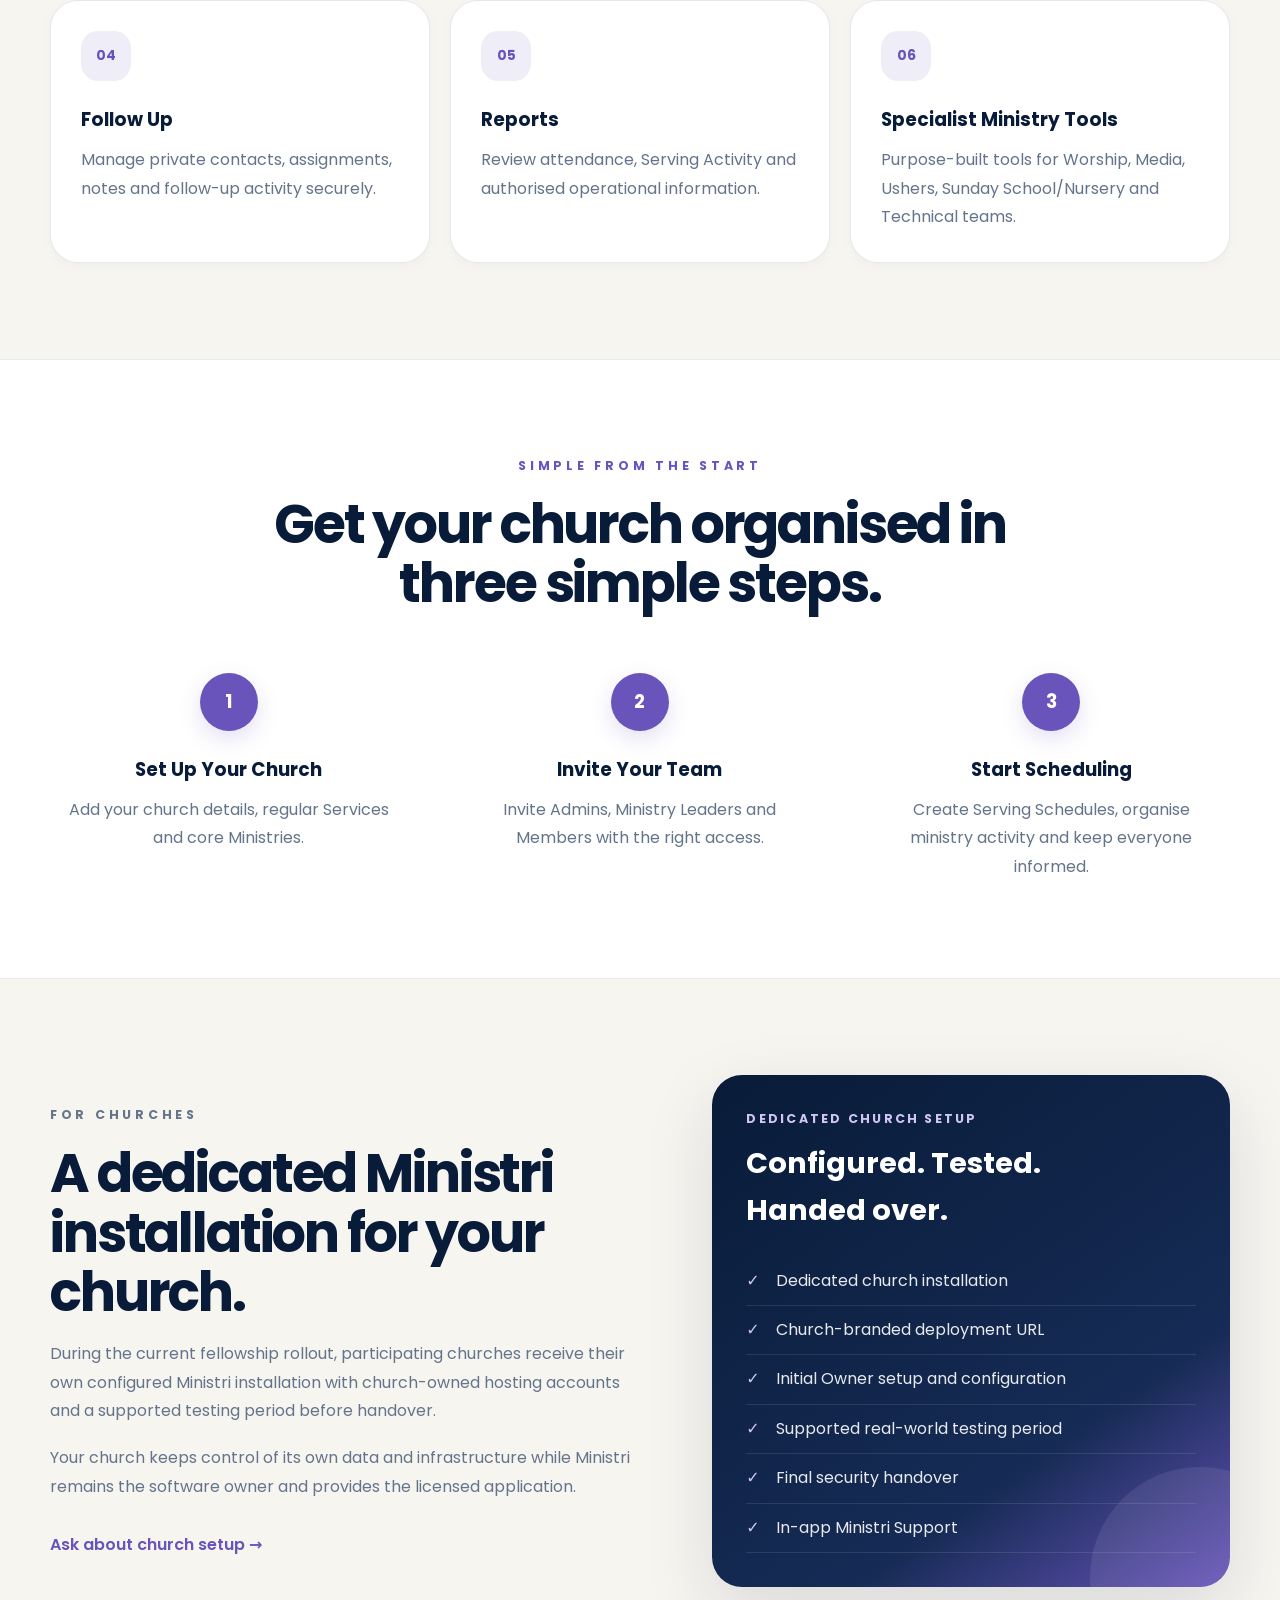
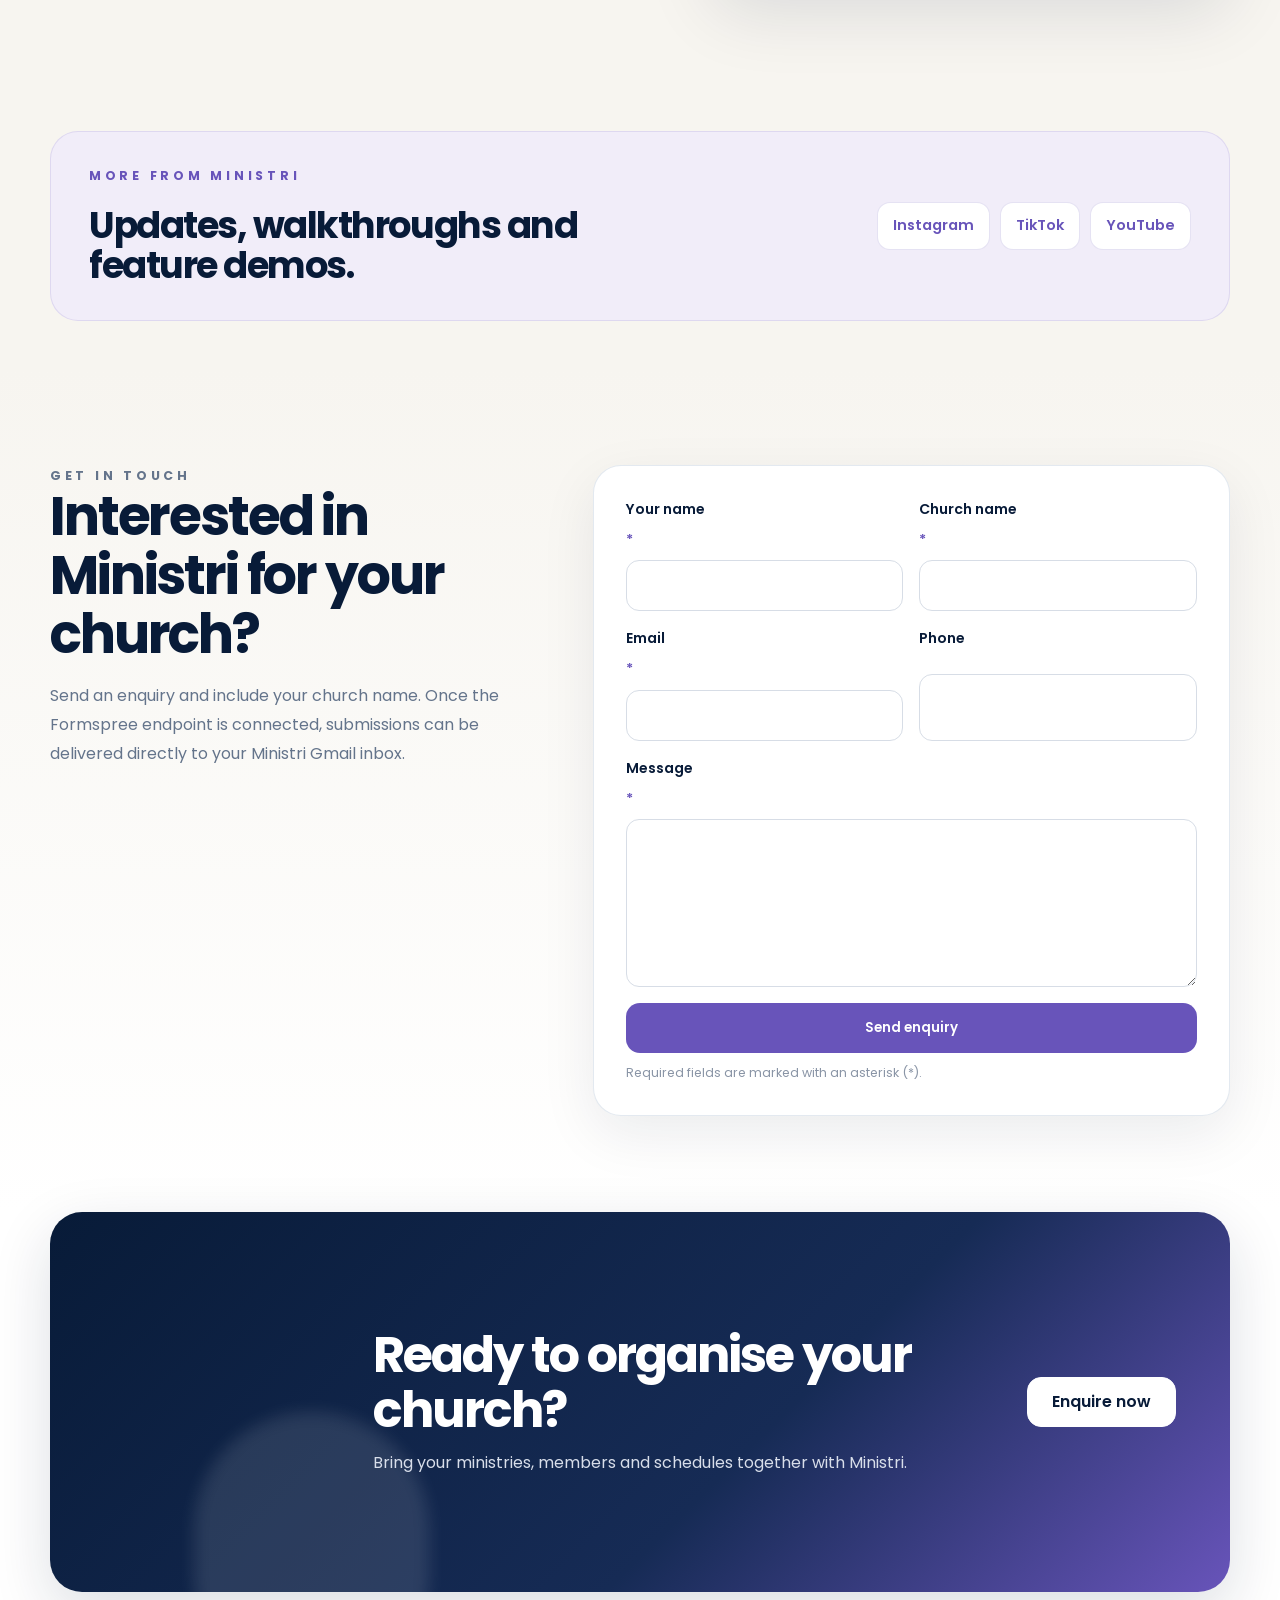
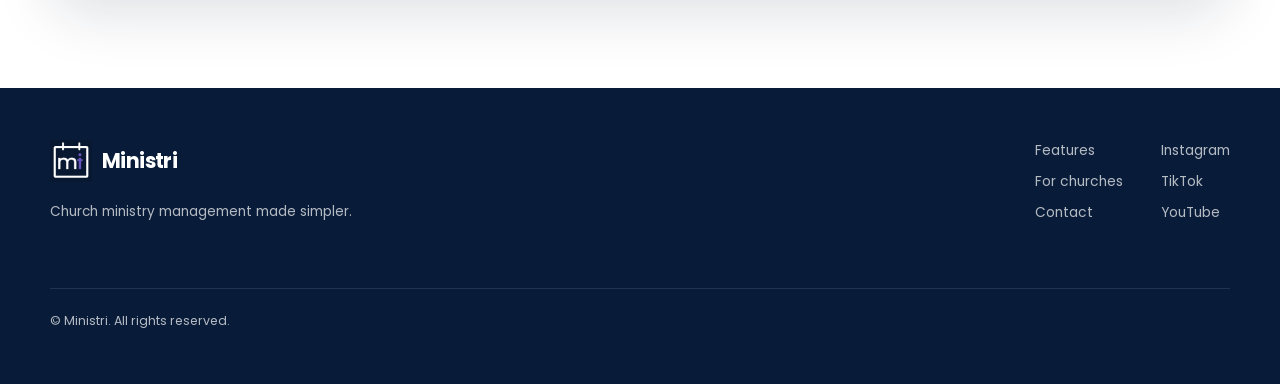
==== commit e187526c: "Update index.html" ====
--- a/index.html
+++ b/index.html
@@ -231,7 +231,7 @@
           </p>
         </div>
 
-        <form class="contact-form" action="<form class="contact-form" action="https://formspree.io/f/YOUR_FORM_ID" method="POST">" method="POST">
+        <form class="contact-form" action="https://formspree.io/f/xeaqekde" method="POST">
           <div class="field-row">
             <label>
               Your name <span>*</span>
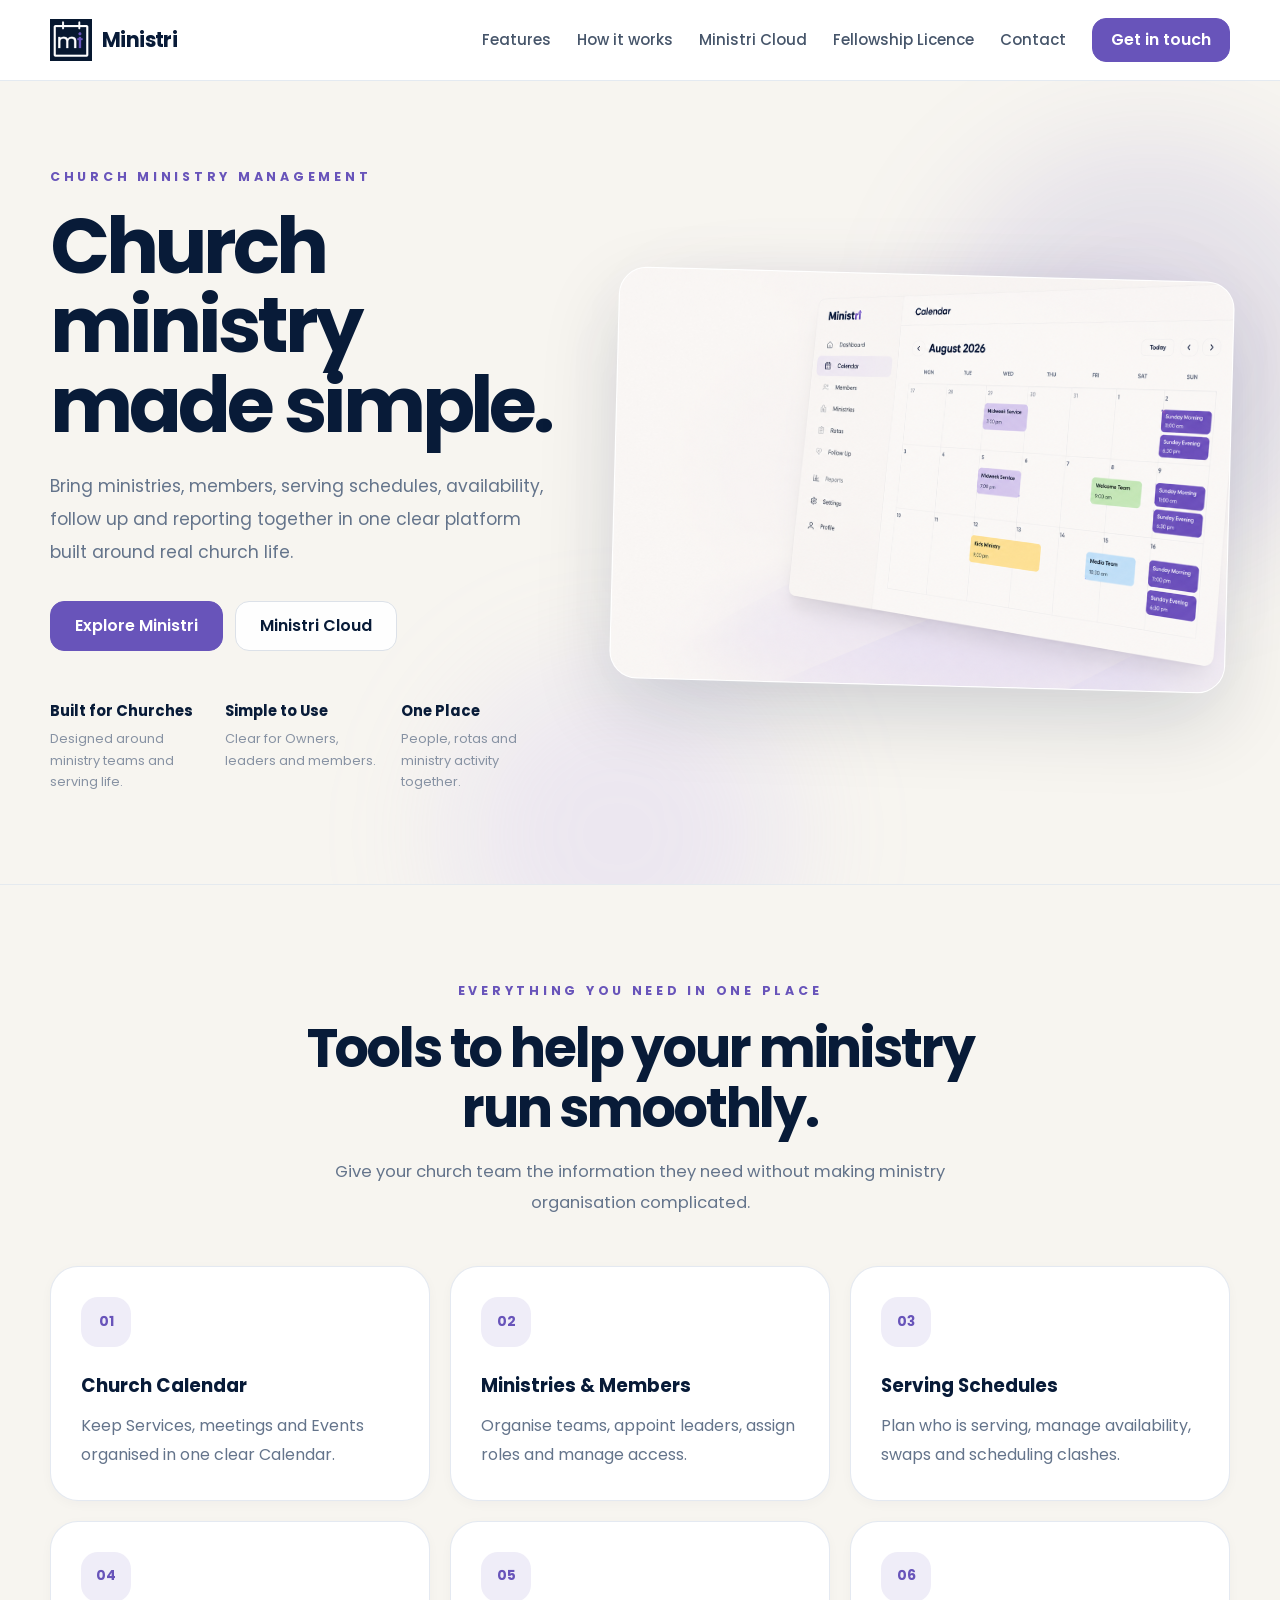
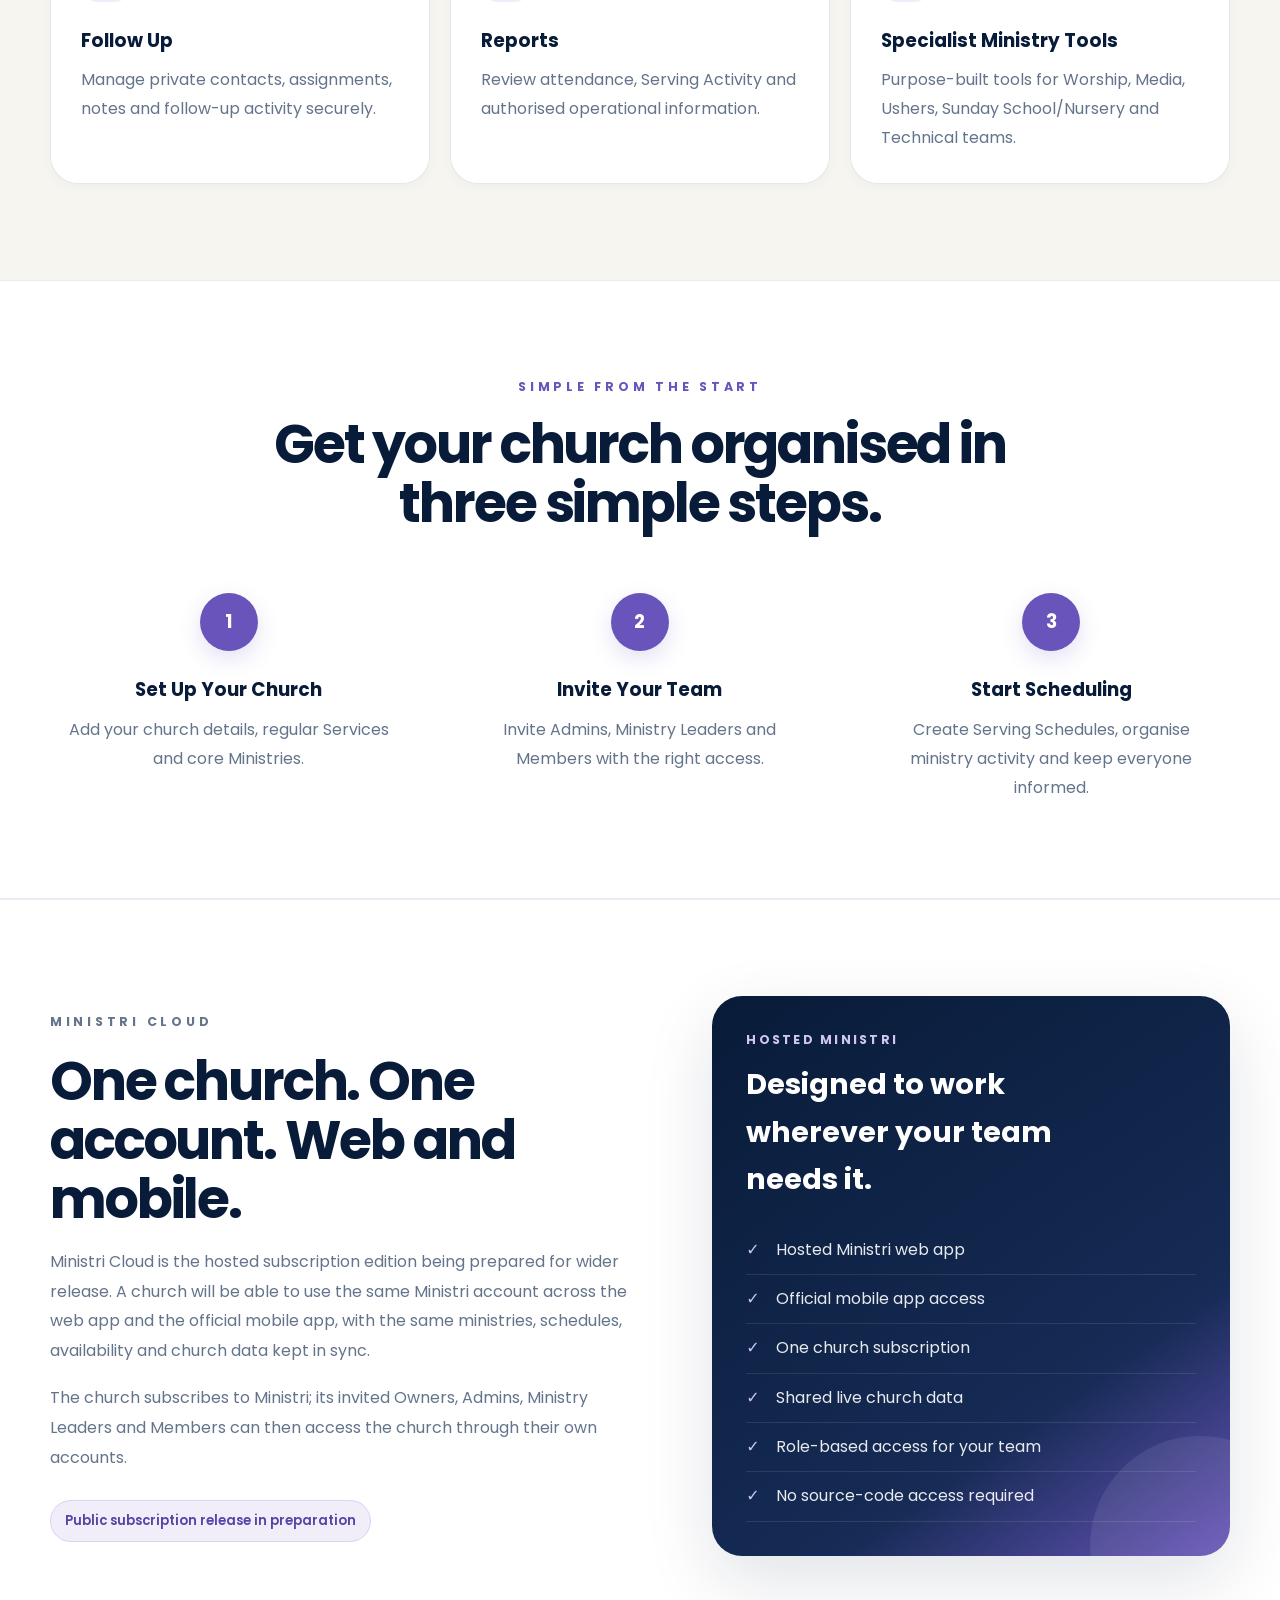
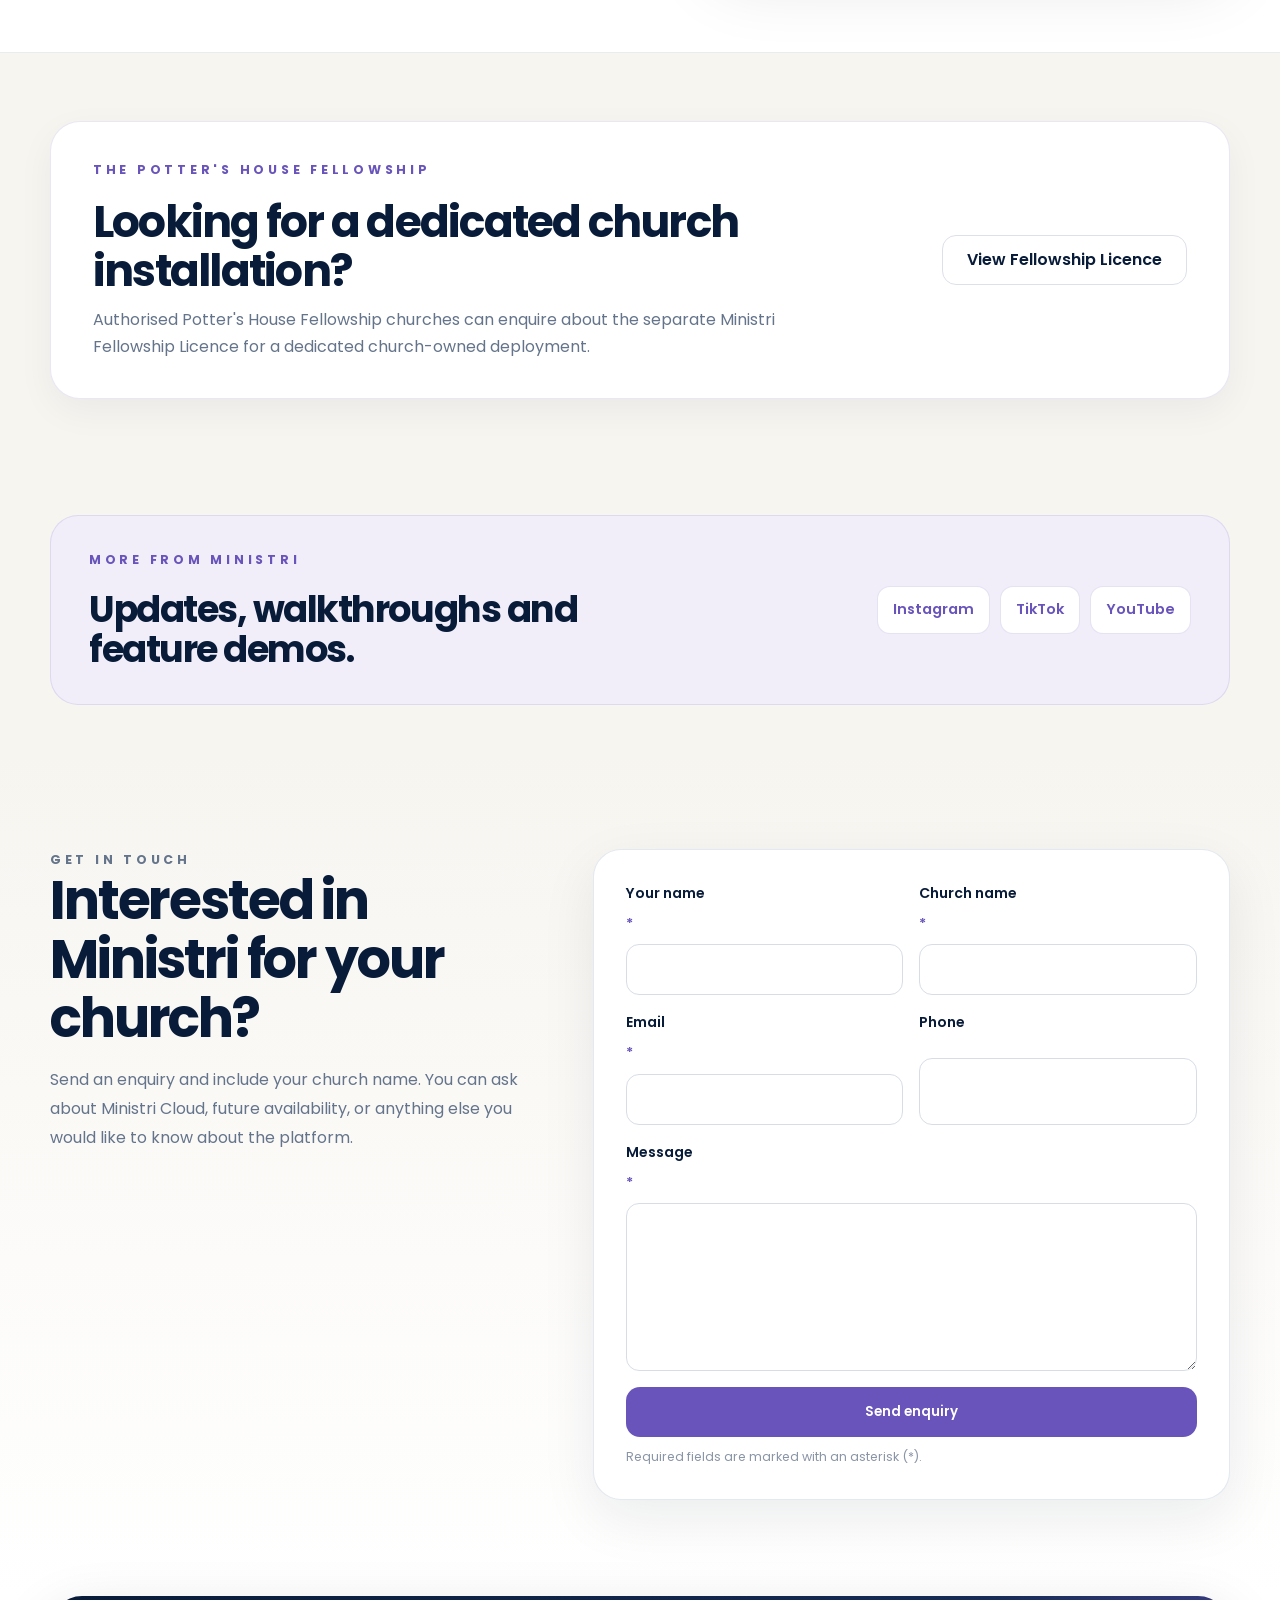
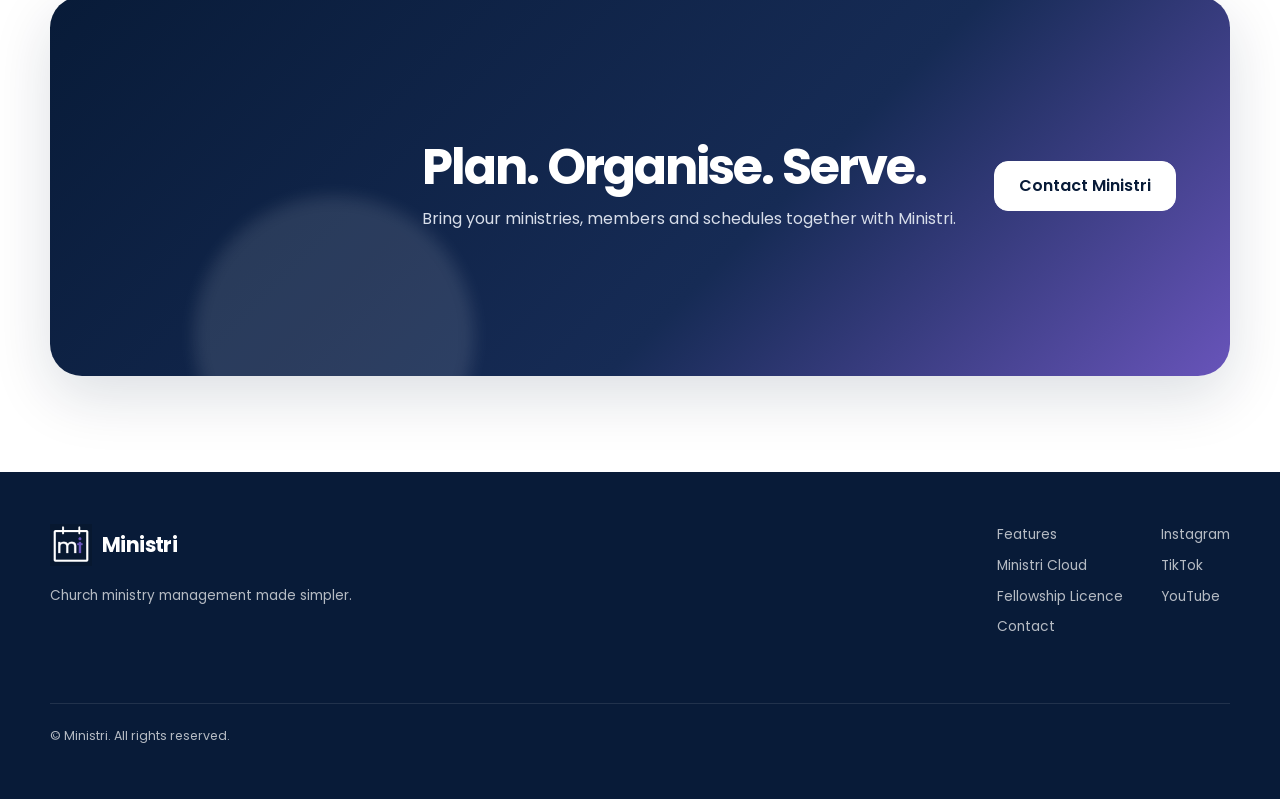
==== commit c38d2ffb: "Add files via upload" ====
--- a/index.html
+++ b/index.html
@@ -3,16 +3,16 @@
 <head>
   <meta charset="utf-8" />
   <meta name="viewport" content="width=device-width, initial-scale=1" />
-  <meta name="description" content="Ministri helps churches organise ministries, members, serving schedules, follow up, attendance and reporting in one clear platform." />
+  <meta name="description" content="Ministri helps churches organise ministries, members, serving schedules, availability, follow up and reporting in one clear platform." />
   <meta name="theme-color" content="#081B38" />
 
-  <meta property="og:title" content="Ministri — Church ministry scheduling made simple" />
-  <meta property="og:description" content="Organise ministries, members, serving schedules and church activity in one easy-to-use platform built for churches." />
+  <meta property="og:title" content="Ministri — Church ministry management made simple" />
+  <meta property="og:description" content="Organise ministries, members, serving schedules and church activity in one clear platform built for churches." />
   <meta property="og:image" content="https://ministri.app/assets/opengraph-image.png" />
   <meta property="og:url" content="https://ministri.app" />
   <meta property="og:type" content="website" />
 
-  <title>Ministri — Church ministry scheduling made simple</title>
+  <title>Ministri — Church ministry management made simple</title>
 
   <link rel="icon" href="assets/ministri-icon.png" />
   <link rel="preconnect" href="https://fonts.googleapis.com">
@@ -31,11 +31,12 @@
       <nav class="desktop-nav" aria-label="Primary navigation">
         <a href="#features">Features</a>
         <a href="#how-it-works">How it works</a>
-        <a href="#churches">For churches</a>
+        <a href="#cloud">Ministri Cloud</a>
+        <a href="/fellowship-licence/">Fellowship Licence</a>
         <a href="#contact">Contact</a>
       </nav>
 
-      <a class="button button-small" href="#contact">Enquire</a>
+      <a class="button button-small" href="#contact">Get in touch</a>
     </div>
   </header>
 
@@ -46,35 +47,35 @@
 
       <div class="container hero-grid">
         <div class="hero-copy">
-          <p class="eyebrow">Church Ministry Scheduling</p>
+          <p class="eyebrow">Church Ministry Management</p>
 
           <h1>
             Church ministry
-            <span> scheduling made simple.</span>
+            <span>made simple.</span>
           </h1>
 
           <p class="hero-lead">
-            Organise ministries, members, serving schedules and church activity
-            from one easy-to-use platform built specifically for churches.
+            Bring ministries, members, serving schedules, availability, follow up and reporting
+            together in one clear platform built around real church life.
           </p>
 
           <div class="hero-actions">
-            <a class="button" href="#contact">Enquire for your church</a>
-            <a class="button button-secondary" href="#features">Explore features</a>
+            <a class="button" href="#features">Explore Ministri</a>
+            <a class="button button-secondary" href="#cloud">Ministri Cloud</a>
           </div>
 
           <div class="hero-points">
             <div>
               <strong>Built for Churches</strong>
-              <span>Designed around real ministry life.</span>
+              <span>Designed around ministry teams and serving life.</span>
             </div>
             <div>
               <strong>Simple to Use</strong>
-              <span>Clear enough for every member of the team.</span>
+              <span>Clear for Owners, leaders and members.</span>
             </div>
             <div>
               <strong>One Place</strong>
-              <span>Ministries, events and serving schedules together.</span>
+              <span>People, rotas and ministry activity together.</span>
             </div>
           </div>
         </div>
@@ -171,36 +172,47 @@
       </div>
     </section>
 
-    <section id="churches" class="section">
-      <div class="container church-grid">
-        <div class="church-copy">
-          <p class="eyebrow">For Churches</p>
-          <h2>A dedicated Ministri installation for your church.</h2>
-          <p>
-            During the current fellowship rollout, participating churches receive
-            their own configured Ministri installation with church-owned hosting
-            accounts and a supported testing period before handover.
-          </p>
-          <p>
-            Your church keeps control of its own data and infrastructure while
-            Ministri remains the software owner and provides the licensed application.
-          </p>
-          <a class="text-link" href="#contact">Ask about church setup →</a>
-        </div>
-
-        <div class="setup-card">
-          <p class="setup-kicker">Dedicated church setup</p>
-          <h3>Configured. Tested. Handed over.</h3>
-
+    <section id="cloud" class="section cloud-section">
+      <div class="container cloud-grid">
+        <div class="cloud-copy">
+          <p class="eyebrow">Ministri Cloud</p>
+          <h2>One church. One account. Web and mobile.</h2>
+          <p>
+            Ministri Cloud is the hosted subscription edition being prepared for wider release.
+            A church will be able to use the same Ministri account across the web app and the official mobile app, with the same ministries, schedules, availability and church data kept in sync.
+          </p>
+          <p>
+            The church subscribes to Ministri; its invited Owners, Admins, Ministry Leaders and Members can then access the church through their own accounts.
+          </p>
+          <div class="status-pill">Public subscription release in preparation</div>
+        </div>
+
+        <div class="setup-card cloud-card">
+          <p class="setup-kicker">Hosted Ministri</p>
+          <h3>Designed to work wherever your team needs it.</h3>
           <ul>
-            <li>Dedicated church installation</li>
-            <li>Church-branded deployment URL</li>
-            <li>Initial Owner setup and configuration</li>
-            <li>Supported real-world testing period</li>
-            <li>Final security handover</li>
-            <li>In-app Ministri Support</li>
+            <li>Hosted Ministri web app</li>
+            <li>Official mobile app access</li>
+            <li>One church subscription</li>
+            <li>Shared live church data</li>
+            <li>Role-based access for your team</li>
+            <li>No source-code access required</li>
           </ul>
         </div>
+      </div>
+    </section>
+
+    <section class="fellowship-strip">
+      <div class="container fellowship-inner">
+        <div>
+          <p class="eyebrow">The Potter's House Fellowship</p>
+          <h2>Looking for a dedicated church installation?</h2>
+          <p>
+            Authorised Potter's House Fellowship churches can enquire about the separate
+            Ministri Fellowship Licence for a dedicated church-owned deployment.
+          </p>
+        </div>
+        <a class="button button-secondary" href="/fellowship-licence/">View Fellowship Licence</a>
       </div>
     </section>
 
@@ -225,9 +237,8 @@
           <p class="eyebrow">Get in Touch</p>
           <h2>Interested in Ministri for your church?</h2>
           <p>
-            Send an enquiry and include your church name. Once the Formspree
-            endpoint is connected, submissions can be delivered directly to your
-            Ministri Gmail inbox.
+            Send an enquiry and include your church name. You can ask about Ministri Cloud,
+            future availability, or anything else you would like to know about the platform.
           </p>
         </div>
 
@@ -261,7 +272,7 @@
             <textarea name="message" rows="6" required></textarea>
           </label>
 
-          <input type="hidden" name="_subject" value="New Ministri church enquiry" />
+          <input type="hidden" name="_subject" value="New Ministri website enquiry" />
 
           <button class="button form-button" type="submit">Send enquiry</button>
           <p class="form-note">Required fields are marked with an asterisk (*).</p>
@@ -274,10 +285,10 @@
         <div class="cta-card">
           <div class="cta-glow"></div>
           <div>
-            <h2>Ready to organise your church?</h2>
+            <h2>Plan. Organise. Serve.</h2>
             <p>Bring your ministries, members and schedules together with Ministri.</p>
           </div>
-          <a class="button button-light" href="#contact">Enquire now</a>
+          <a class="button button-light" href="#contact">Contact Ministri</a>
         </div>
       </div>
     </section>
@@ -295,7 +306,8 @@
 
       <div class="footer-links">
         <a href="#features">Features</a>
-        <a href="#churches">For churches</a>
+        <a href="#cloud">Ministri Cloud</a>
+        <a href="/fellowship-licence/">Fellowship Licence</a>
         <a href="#contact">Contact</a>
       </div>
 
--- a/styles.css
+++ b/styles.css
@@ -828,3 +828,278 @@
     grid-column: 1;
   }
 }
+
+/* --- Ministri Cloud + Fellowship Licence additions --- */
+.cloud-section {
+  border-block: 1px solid rgba(226, 232, 240, 0.82);
+  background: white;
+}
+
+.cloud-grid {
+  display: grid;
+  grid-template-columns: 1fr 0.88fr;
+  align-items: center;
+  gap: 74px;
+}
+
+.cloud-copy p {
+  margin-bottom: 18px;
+  color: var(--slate);
+  line-height: 1.85;
+}
+
+.status-pill {
+  display: inline-flex;
+  margin-top: 10px;
+  padding: 9px 14px;
+  border: 1px solid rgba(104, 84, 186, 0.16);
+  border-radius: 999px;
+  background: var(--lavender-soft);
+  color: var(--purple-dark);
+  font-size: 0.82rem;
+  font-weight: 600;
+}
+
+.fellowship-strip {
+  padding: 68px 0;
+  background: var(--cream);
+}
+
+.fellowship-inner {
+  display: flex;
+  align-items: center;
+  justify-content: space-between;
+  gap: 38px;
+  padding: 38px 42px;
+  border: 1px solid rgba(104, 84, 186, 0.14);
+  border-radius: 30px;
+  background: white;
+  box-shadow: 0 12px 36px rgba(8, 27, 56, 0.05);
+}
+
+.fellowship-inner h2 {
+  margin-bottom: 12px;
+  font-size: clamp(1.9rem, 3.5vw, 2.75rem);
+}
+
+.fellowship-inner p:last-child {
+  max-width: 760px;
+  margin-bottom: 0;
+  color: var(--slate);
+}
+
+.fellowship-inner .button {
+  flex-shrink: 0;
+}
+
+.licence-hero {
+  position: relative;
+  overflow: hidden;
+  padding: 108px 0 96px;
+  border-bottom: 1px solid rgba(226, 232, 240, 0.82);
+  background: var(--cream);
+}
+
+.licence-hero-inner {
+  position: relative;
+  z-index: 1;
+  max-width: 900px;
+}
+
+.licence-hero h1 {
+  max-width: 820px;
+}
+
+.licence-note {
+  display: inline-flex;
+  max-width: 760px;
+  margin-top: 32px;
+  padding: 15px 18px;
+  border: 1px solid rgba(104, 84, 186, 0.15);
+  border-radius: 14px;
+  background: rgba(255, 255, 255, 0.72);
+  color: var(--slate-dark);
+  font-size: 0.9rem;
+}
+
+.six-step-grid {
+  display: grid;
+  grid-template-columns: repeat(3, 1fr);
+  gap: 42px 34px;
+  margin-top: 56px;
+}
+
+.detail-step p {
+  max-width: 340px;
+}
+
+.licence-section {
+  background: var(--cream);
+}
+
+.licence-grid {
+  display: grid;
+  grid-template-columns: 1fr 0.95fr;
+  align-items: stretch;
+  gap: 28px;
+}
+
+.licence-column {
+  padding: 40px;
+  border: 1px solid rgba(226, 232, 240, 0.92);
+  border-radius: 30px;
+  background: white;
+}
+
+.licence-column h2 {
+  font-size: clamp(2rem, 3.7vw, 3rem);
+}
+
+.dark-licence-card {
+  border-color: transparent;
+  background: linear-gradient(145deg, var(--navy), var(--navy-soft) 72%, var(--purple));
+  color: white;
+  box-shadow: var(--shadow);
+}
+
+.dark-licence-card h3 {
+  margin-bottom: 22px;
+  color: white;
+  font-size: 1.8rem;
+}
+
+.licence-list {
+  margin: 22px 0 0;
+  padding: 0;
+  list-style: none;
+}
+
+.licence-list li {
+  position: relative;
+  padding: 10px 0 10px 29px;
+  color: var(--slate-dark);
+}
+
+.licence-list li::before {
+  content: "✓";
+  position: absolute;
+  left: 0;
+  color: var(--purple);
+  font-weight: 700;
+}
+
+.light-list li {
+  border-bottom: 1px solid rgba(255, 255, 255, 0.10);
+  color: rgba(255, 255, 255, 0.88);
+}
+
+.light-list li::before {
+  color: #CFC6F6;
+}
+
+.restrictions-section {
+  background: white;
+}
+
+.restrictions-grid {
+  display: grid;
+  grid-template-columns: 0.82fr 1.18fr;
+  align-items: start;
+  gap: 68px;
+}
+
+.restriction-lead {
+  color: var(--slate);
+  font-size: 1.03rem;
+  line-height: 1.85;
+}
+
+.restriction-card {
+  padding: 34px;
+  border: 1px solid rgba(104, 84, 186, 0.15);
+  border-radius: 28px;
+  background: var(--lavender-soft);
+}
+
+.restriction-card .licence-list {
+  margin-top: 12px;
+}
+
+.fellowship-only-section {
+  padding: 0 0 96px;
+  background: white;
+}
+
+.fellowship-only-card {
+  padding: 48px 50px;
+  border-radius: 32px;
+  background: linear-gradient(135deg, var(--navy), var(--navy-soft) 66%, var(--purple));
+  color: white;
+  box-shadow: 0 20px 60px rgba(8, 27, 56, 0.14);
+}
+
+.fellowship-only-card h2 {
+  max-width: 820px;
+  color: white;
+}
+
+.fellowship-only-card p:last-child {
+  max-width: 850px;
+  margin-bottom: 0;
+  color: #D8DEEA;
+  line-height: 1.85;
+}
+
+@media (max-width: 980px) {
+  .cloud-grid,
+  .licence-grid,
+  .restrictions-grid {
+    grid-template-columns: 1fr;
+  }
+
+  .six-step-grid {
+    grid-template-columns: repeat(2, 1fr);
+  }
+
+  .fellowship-inner {
+    align-items: flex-start;
+    flex-direction: column;
+  }
+}
+
+@media (max-width: 700px) {
+  .cloud-grid {
+    gap: 40px;
+  }
+
+  .fellowship-strip {
+    padding: 48px 0;
+  }
+
+  .fellowship-inner,
+  .licence-column,
+  .fellowship-only-card {
+    padding: 28px;
+  }
+
+  .fellowship-inner .button {
+    width: 100%;
+  }
+
+  .licence-hero {
+    padding: 72px 0 68px;
+  }
+
+  .six-step-grid {
+    grid-template-columns: 1fr;
+    gap: 34px;
+  }
+
+  .restrictions-grid {
+    gap: 34px;
+  }
+
+  .fellowship-only-section {
+    padding-bottom: 68px;
+  }
+}
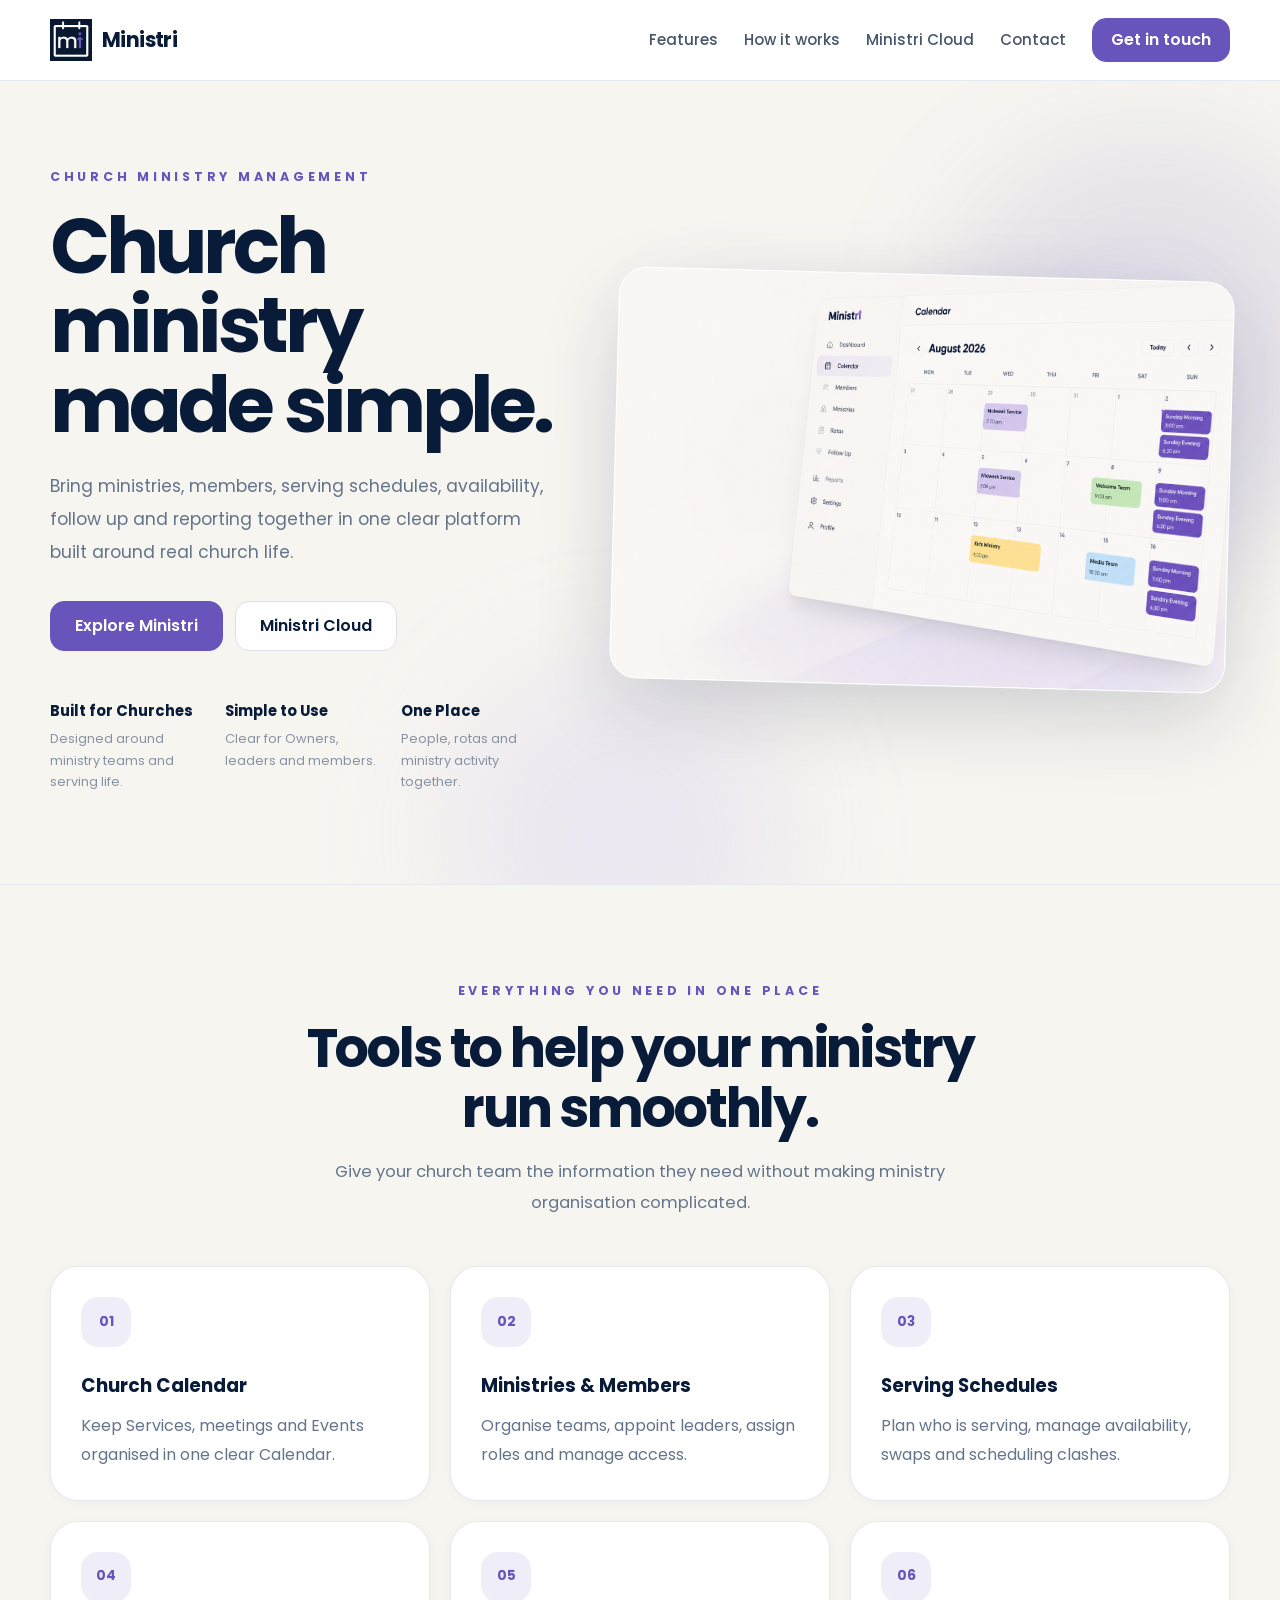
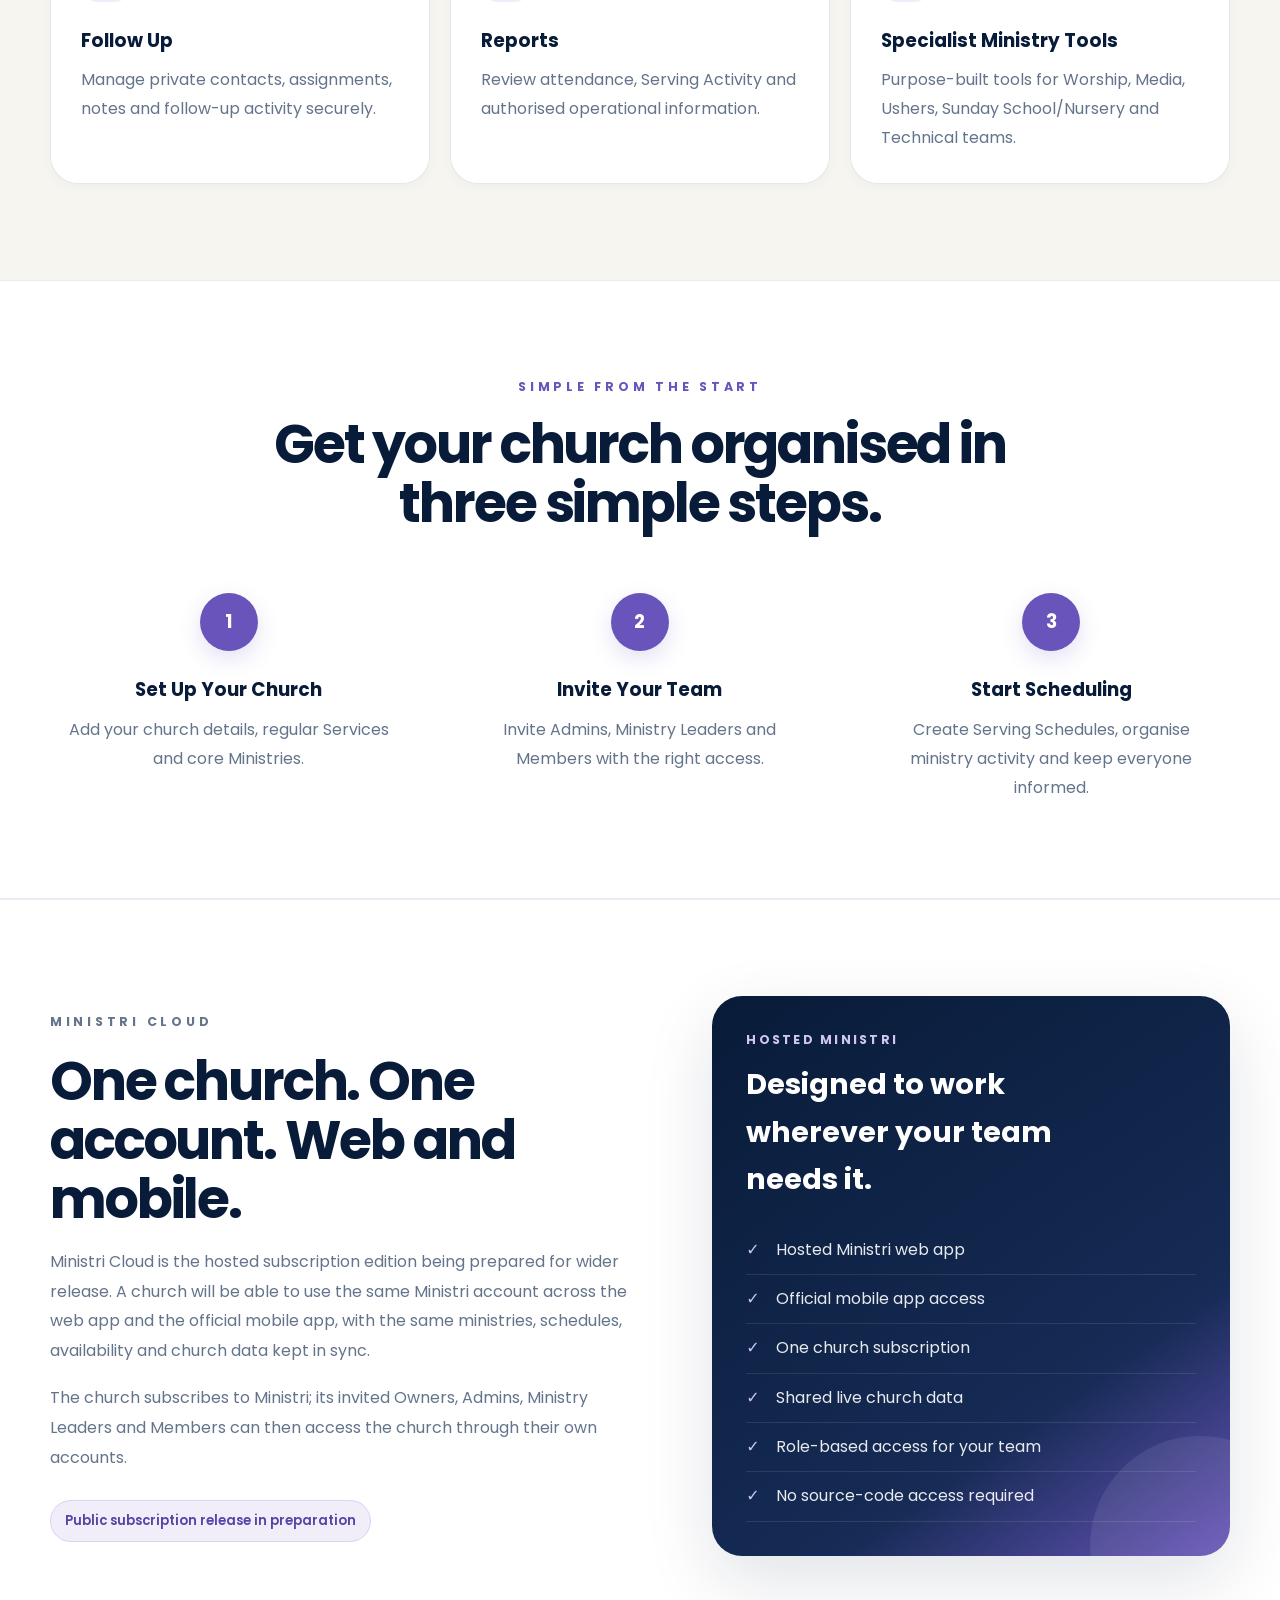
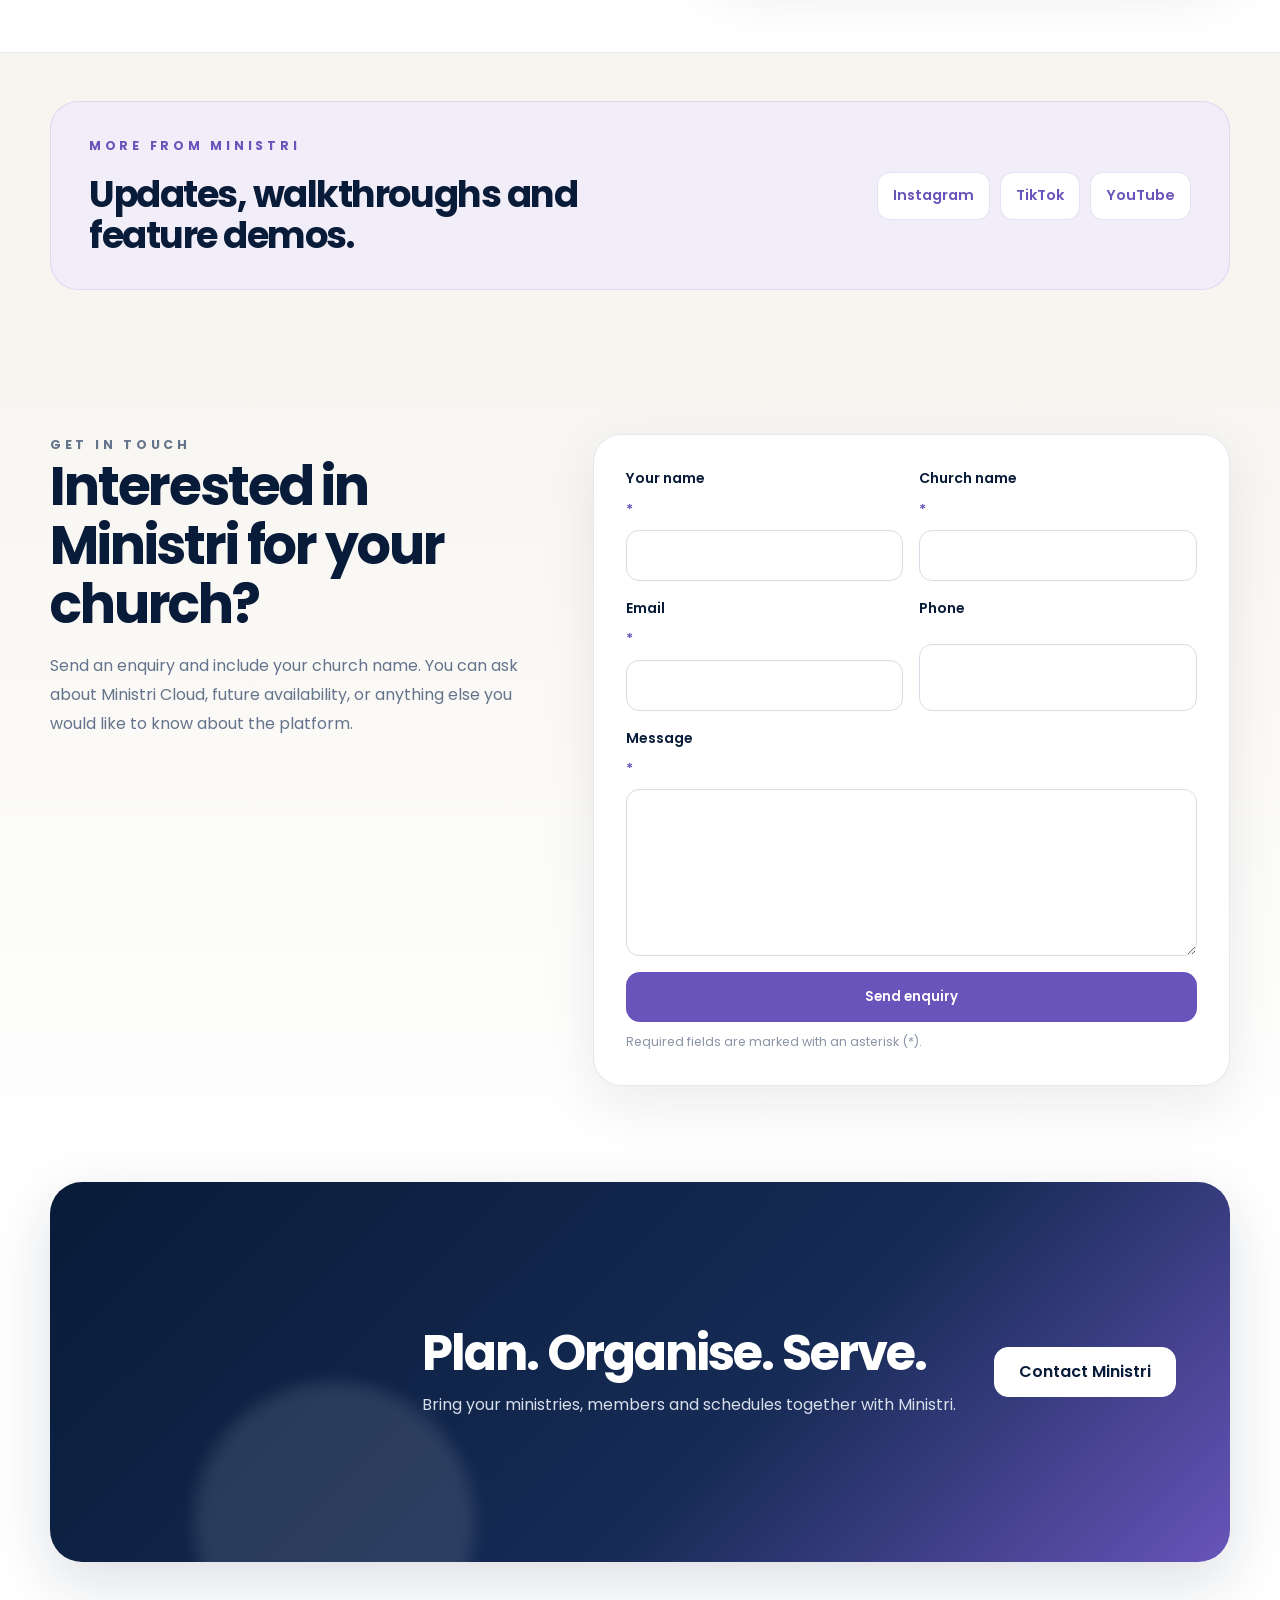
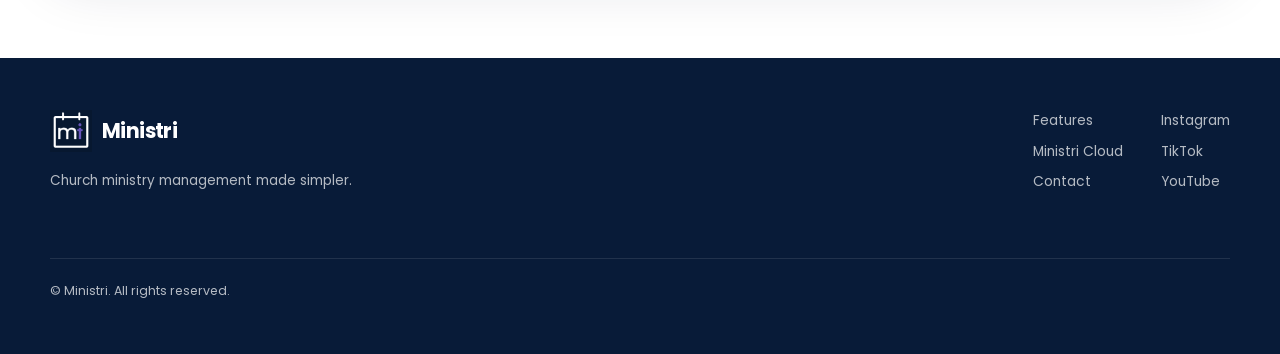
==== commit a7701214: "Add files via upload" ====
--- a/index.html
+++ b/index.html
@@ -32,7 +32,6 @@
         <a href="#features">Features</a>
         <a href="#how-it-works">How it works</a>
         <a href="#cloud">Ministri Cloud</a>
-        <a href="/fellowship-licence/">Fellowship Licence</a>
         <a href="#contact">Contact</a>
       </nav>
 
@@ -202,19 +201,7 @@
       </div>
     </section>
 
-    <section class="fellowship-strip">
-      <div class="container fellowship-inner">
-        <div>
-          <p class="eyebrow">The Potter's House Fellowship</p>
-          <h2>Looking for a dedicated church installation?</h2>
-          <p>
-            Authorised Potter's House Fellowship churches can enquire about the separate
-            Ministri Fellowship Licence for a dedicated church-owned deployment.
-          </p>
-        </div>
-        <a class="button button-secondary" href="/fellowship-licence/">View Fellowship Licence</a>
-      </div>
-    </section>
+
 
     <section class="social-strip">
       <div class="container social-inner">
@@ -307,7 +294,6 @@
       <div class="footer-links">
         <a href="#features">Features</a>
         <a href="#cloud">Ministri Cloud</a>
-        <a href="/fellowship-licence/">Fellowship Licence</a>
         <a href="#contact">Contact</a>
       </div>
 
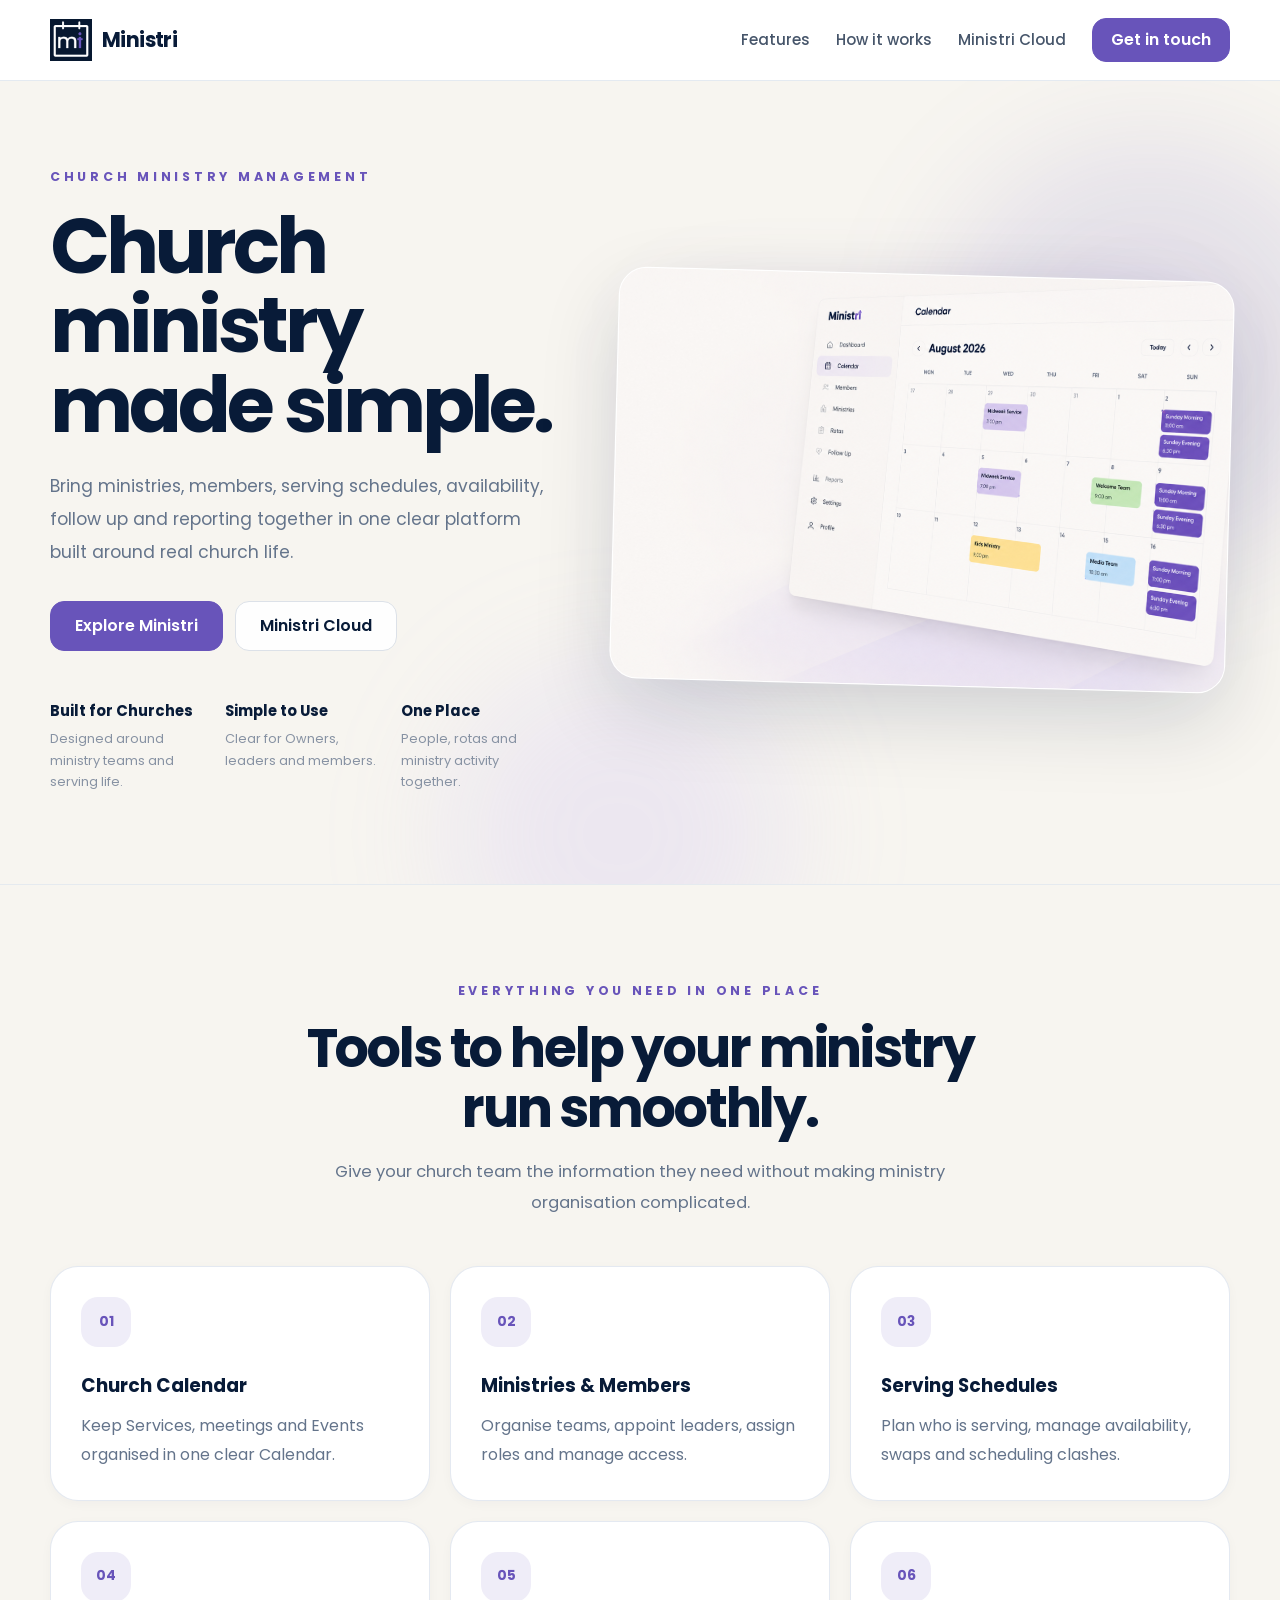
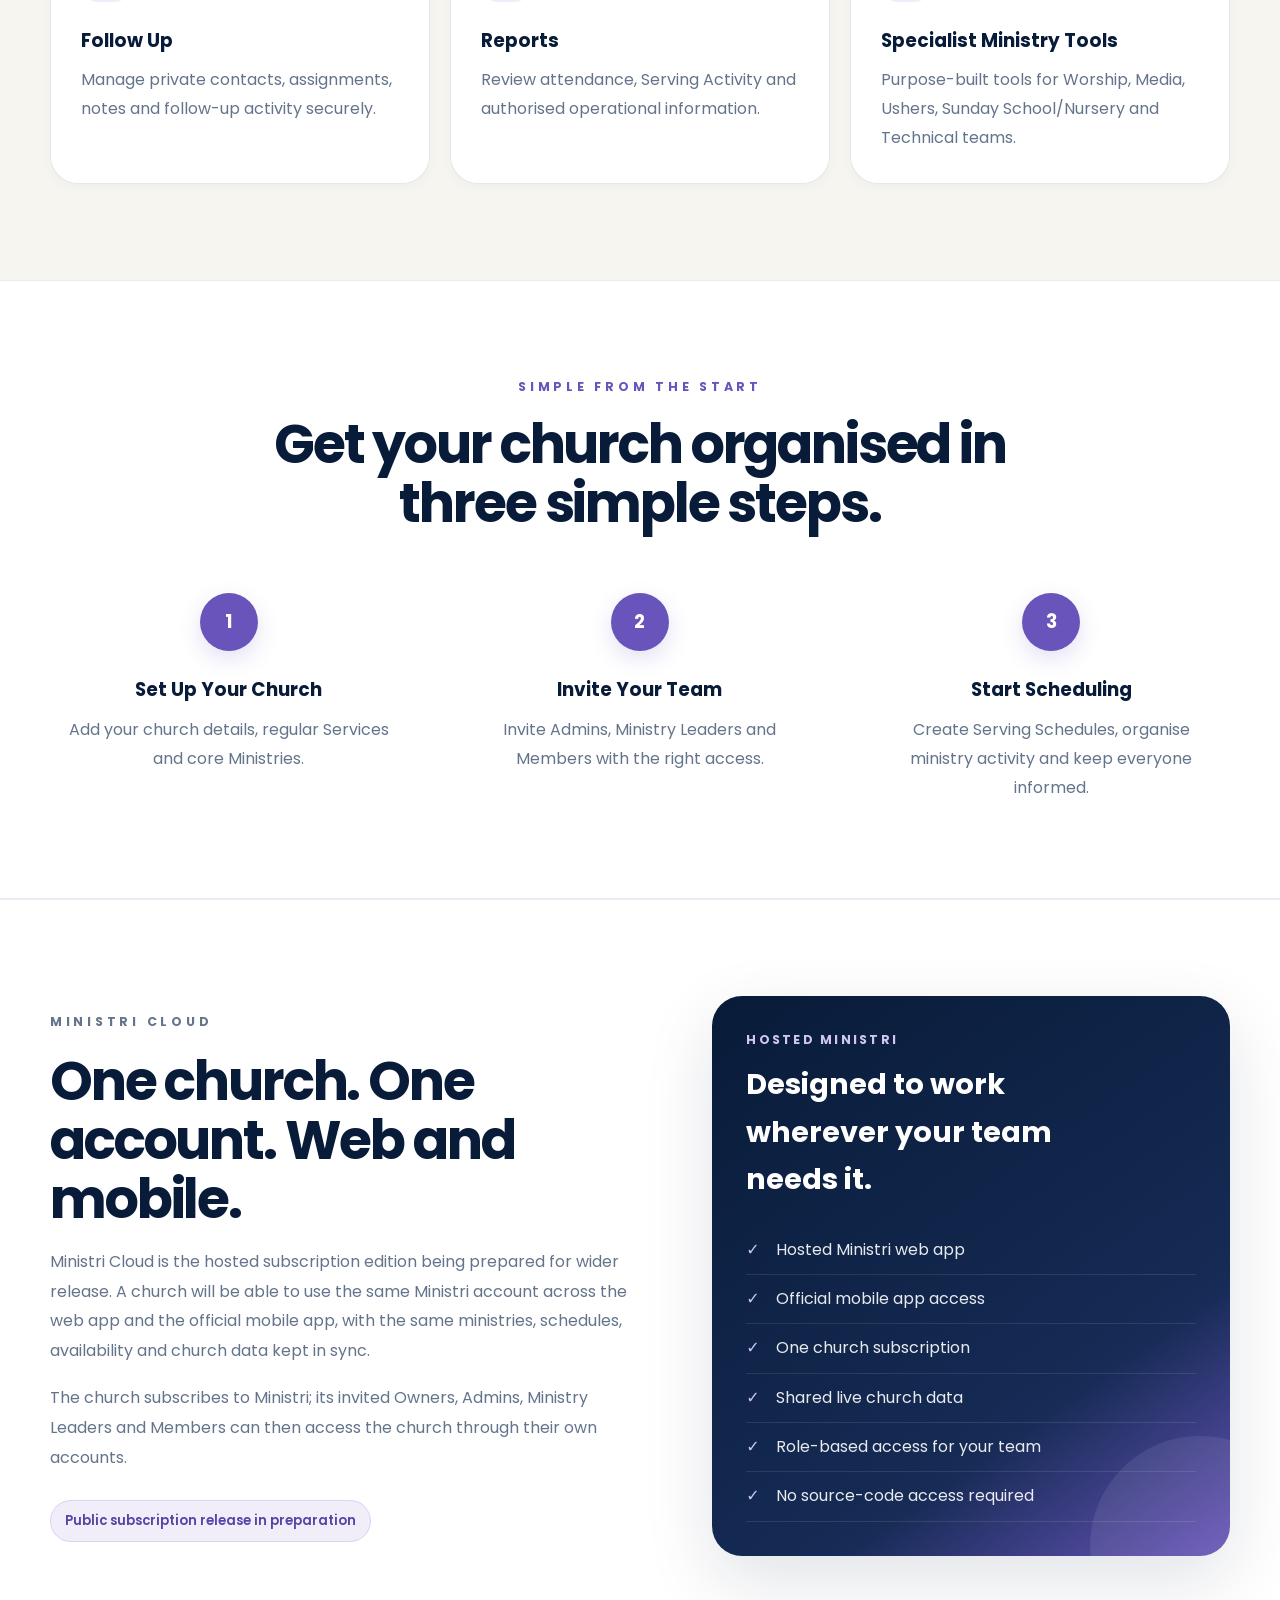
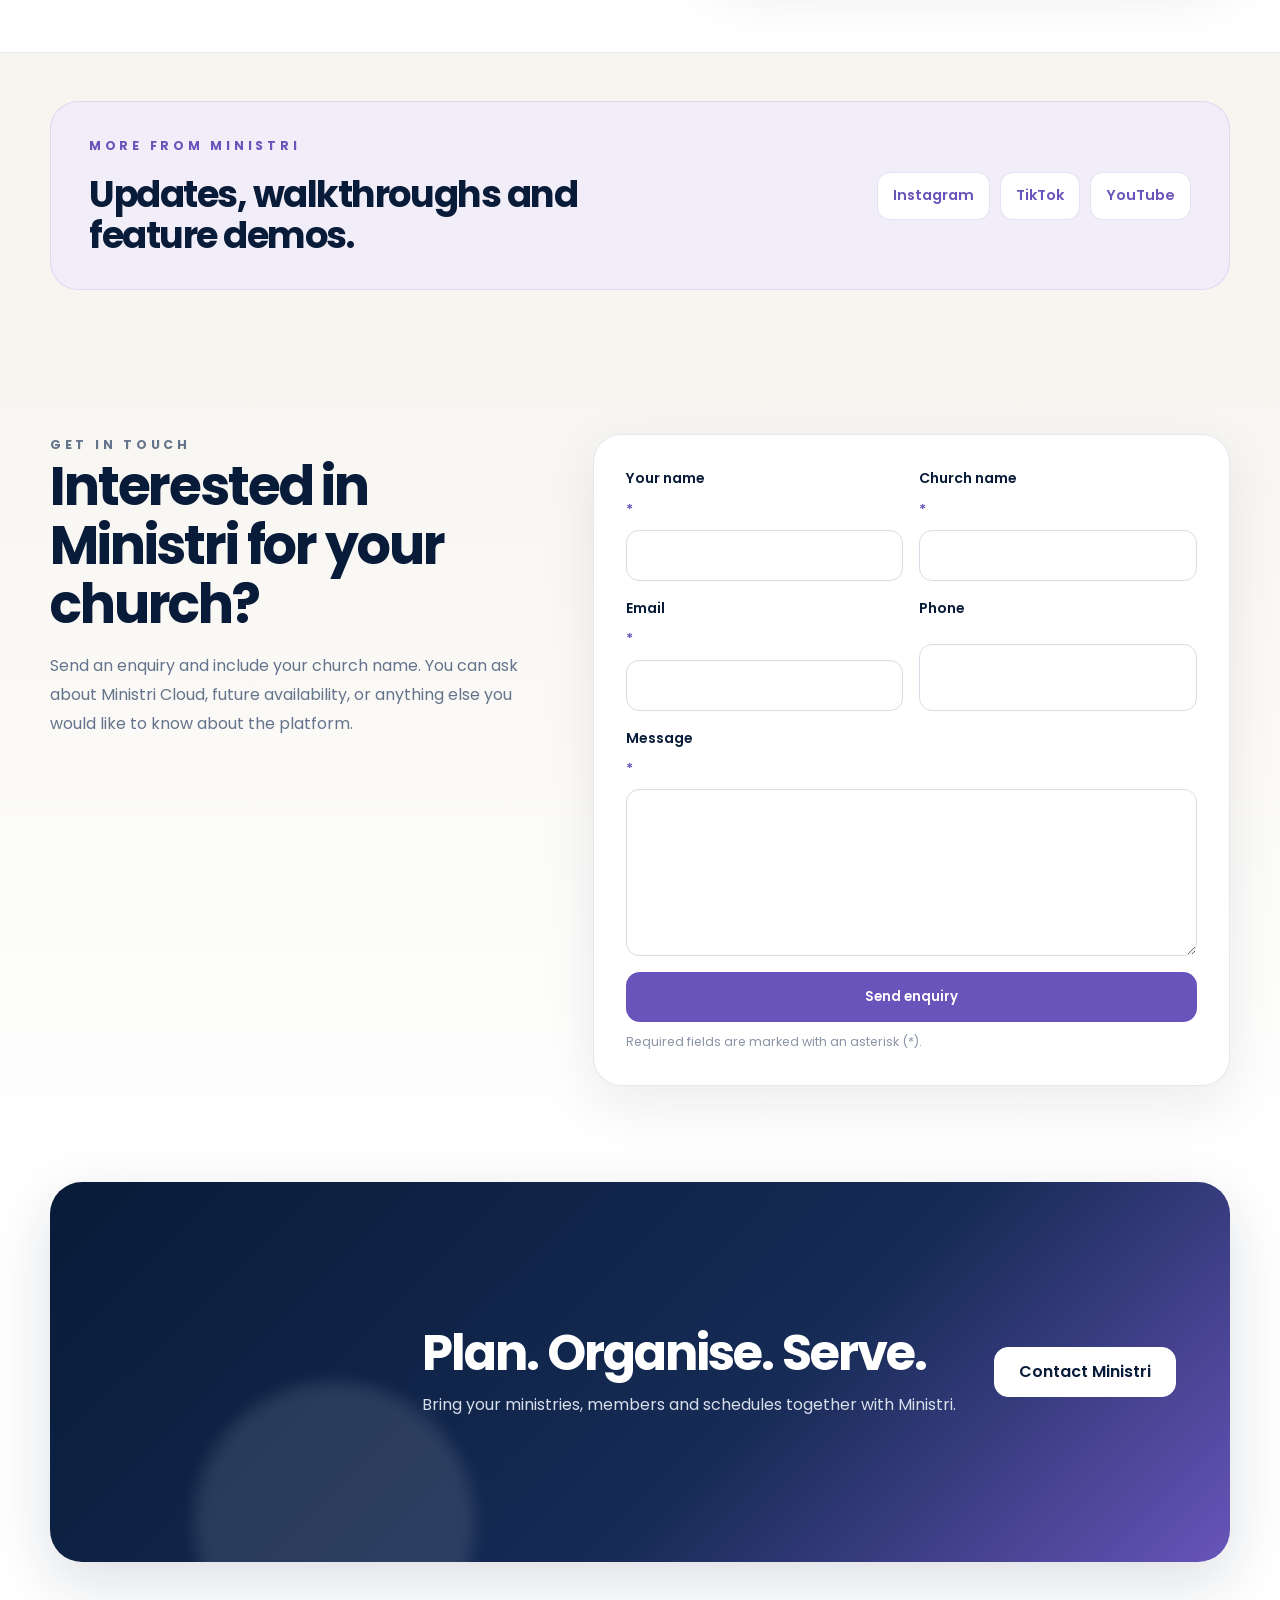
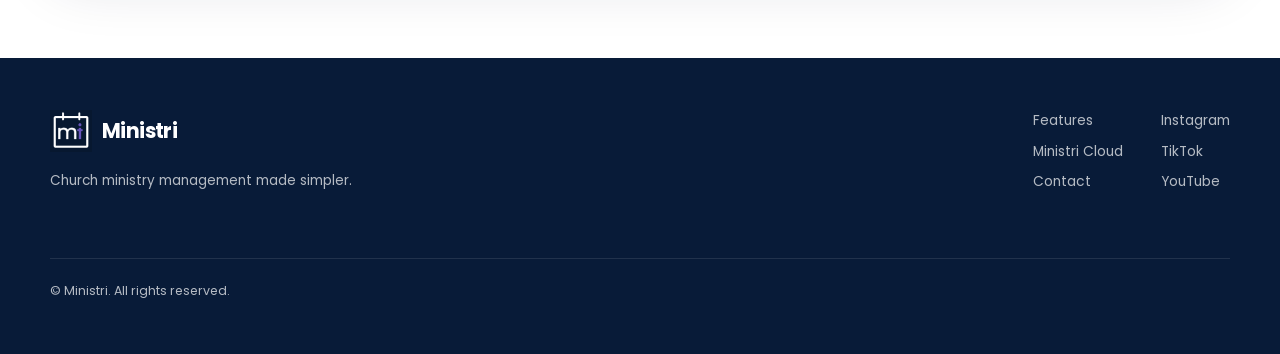
==== commit c9fc9a07: "Update index.html" ====
--- a/index.html
+++ b/index.html
@@ -32,7 +32,6 @@
         <a href="#features">Features</a>
         <a href="#how-it-works">How it works</a>
         <a href="#cloud">Ministri Cloud</a>
-        <a href="#contact">Contact</a>
       </nav>
 
       <a class="button button-small" href="#contact">Get in touch</a>
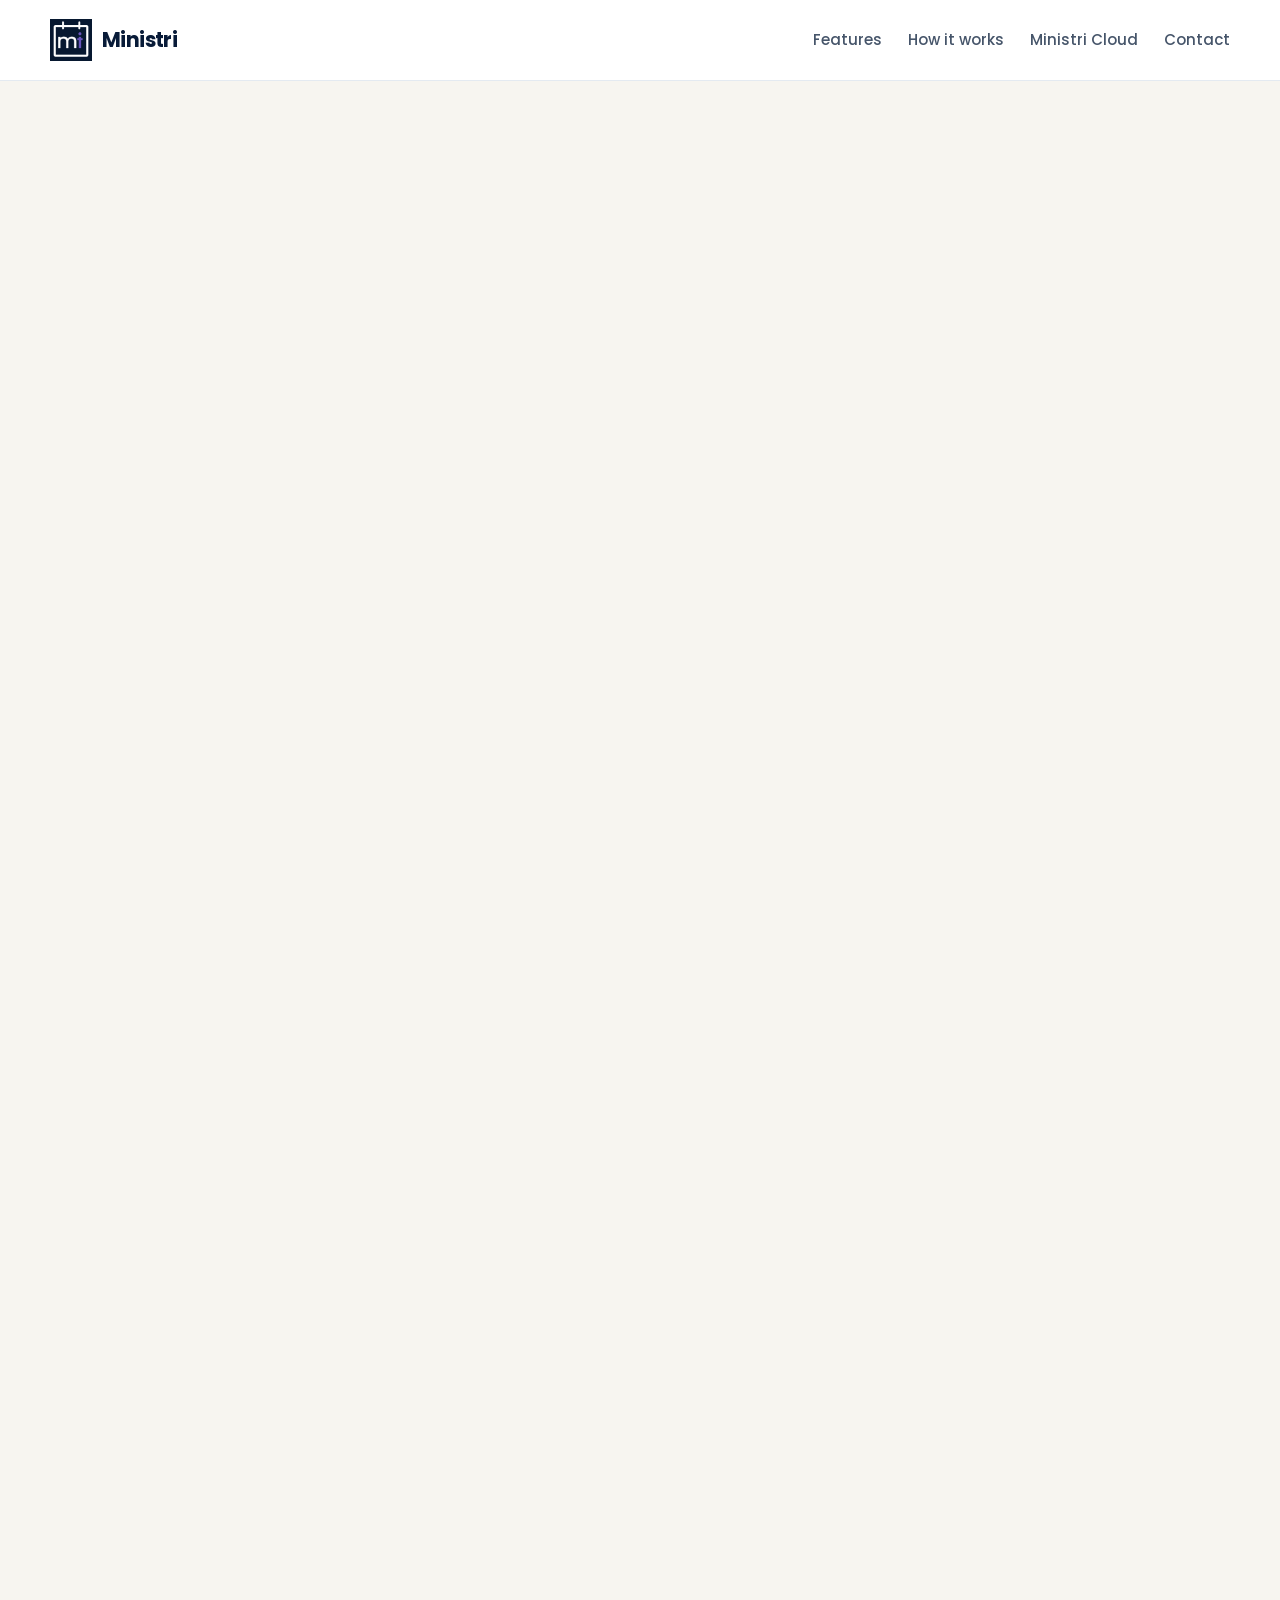
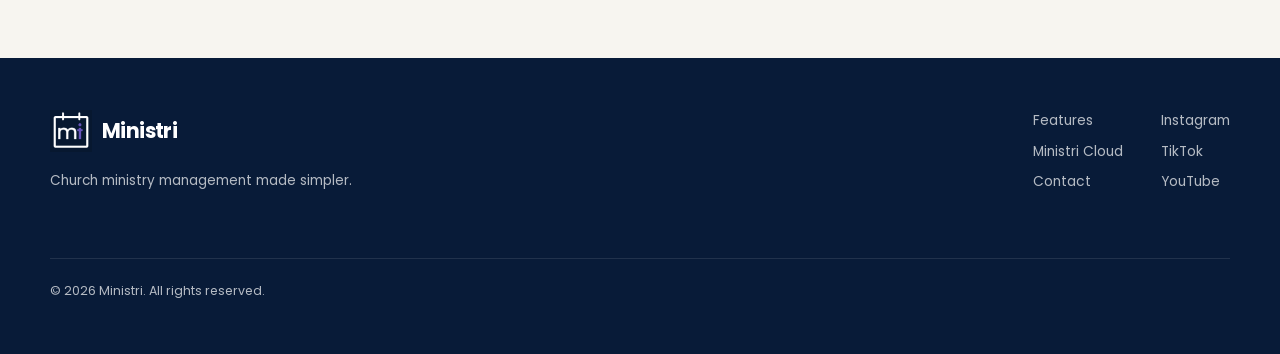
==== commit 22c8aa58: "Add files via upload" ====
--- a/index.html
+++ b/index.html
@@ -5,6 +5,7 @@
   <meta name="viewport" content="width=device-width, initial-scale=1" />
   <meta name="description" content="Ministri helps churches organise ministries, members, serving schedules, availability, follow up and reporting in one clear platform." />
   <meta name="theme-color" content="#081B38" />
+  <script>document.documentElement.classList.add('js');</script>
 
   <meta property="og:title" content="Ministri — Church ministry management made simple" />
   <meta property="og:description" content="Organise ministries, members, serving schedules and church activity in one clear platform built for churches." />
@@ -32,14 +33,14 @@
         <a href="#features">Features</a>
         <a href="#how-it-works">How it works</a>
         <a href="#cloud">Ministri Cloud</a>
+        <a href="#contact">Contact</a>
       </nav>
 
-      <a class="button button-small" href="#contact">Get in touch</a>
     </div>
   </header>
 
   <main id="top">
-    <section class="hero">
+    <section class="hero reveal-section">
       <div class="hero-glow hero-glow-one"></div>
       <div class="hero-glow hero-glow-two"></div>
 
@@ -90,7 +91,7 @@
       </div>
     </section>
 
-    <section id="features" class="section">
+    <section id="features" class="section reveal-section">
       <div class="container">
         <div class="section-heading center">
           <p class="eyebrow">Everything You Need in One Place</p>
@@ -141,7 +142,7 @@
       </div>
     </section>
 
-    <section id="how-it-works" class="steps-section">
+    <section id="how-it-works" class="steps-section reveal-section">
       <div class="container">
         <div class="section-heading center">
           <p class="eyebrow">Simple From the Start</p>
@@ -170,7 +171,7 @@
       </div>
     </section>
 
-    <section id="cloud" class="section cloud-section">
+    <section id="cloud" class="section cloud-section reveal-section">
       <div class="container cloud-grid">
         <div class="cloud-copy">
           <p class="eyebrow">Ministri Cloud</p>
@@ -202,7 +203,7 @@
 
 
 
-    <section class="social-strip">
+    <section class="social-strip reveal-section">
       <div class="container social-inner">
         <div>
           <p class="eyebrow">More from Ministri</p>
@@ -217,7 +218,7 @@
       </div>
     </section>
 
-    <section id="contact" class="section contact-section">
+    <section id="contact" class="section contact-section reveal-section">
       <div class="container contact-grid">
         <div class="contact-copy">
           <p class="eyebrow">Get in Touch</p>
@@ -266,7 +267,7 @@
       </div>
     </section>
 
-    <section class="cta-section">
+    <section class="cta-section reveal-section">
       <div class="container">
         <div class="cta-card">
           <div class="cta-glow"></div>
@@ -306,6 +307,6 @@
     </div>
   </footer>
 
-  <script src="script.js"></script>
+  <script src="script.js?v=3"></script>
 </body>
 </html>
--- a/styles.css
+++ b/styles.css
@@ -1103,3 +1103,51 @@
     padding-bottom: 68px;
   }
 }
+
+/* --- Fresh public-site spacing + scroll reveal --- */
+
+/* Extra breathing room between the Ministri Cloud copy/status and its navy card,
+   especially when the Cloud section stacks to one column. */
+.cloud-copy .status-pill {
+  margin-bottom: 18px;
+}
+
+@media (max-width: 980px) {
+  .cloud-grid {
+    gap: 56px;
+  }
+
+  .cloud-copy {
+    padding-bottom: 4px;
+  }
+}
+
+/* Progressive-enhancement scroll reveal:
+   content stays visible if JavaScript is unavailable. */
+.reveal-section {
+  opacity: 1;
+  transform: none;
+}
+
+.js .reveal-section {
+  opacity: 0;
+  transform: translateY(28px);
+  transition:
+    opacity 0.75s ease,
+    transform 0.75s cubic-bezier(0.22, 1, 0.36, 1);
+  will-change: opacity, transform;
+}
+
+.js .reveal-section.is-visible {
+  opacity: 1;
+  transform: translateY(0);
+}
+
+@media (prefers-reduced-motion: reduce) {
+  .js .reveal-section,
+  .js .reveal-section.is-visible {
+    opacity: 1;
+    transform: none;
+    transition: none;
+  }
+}
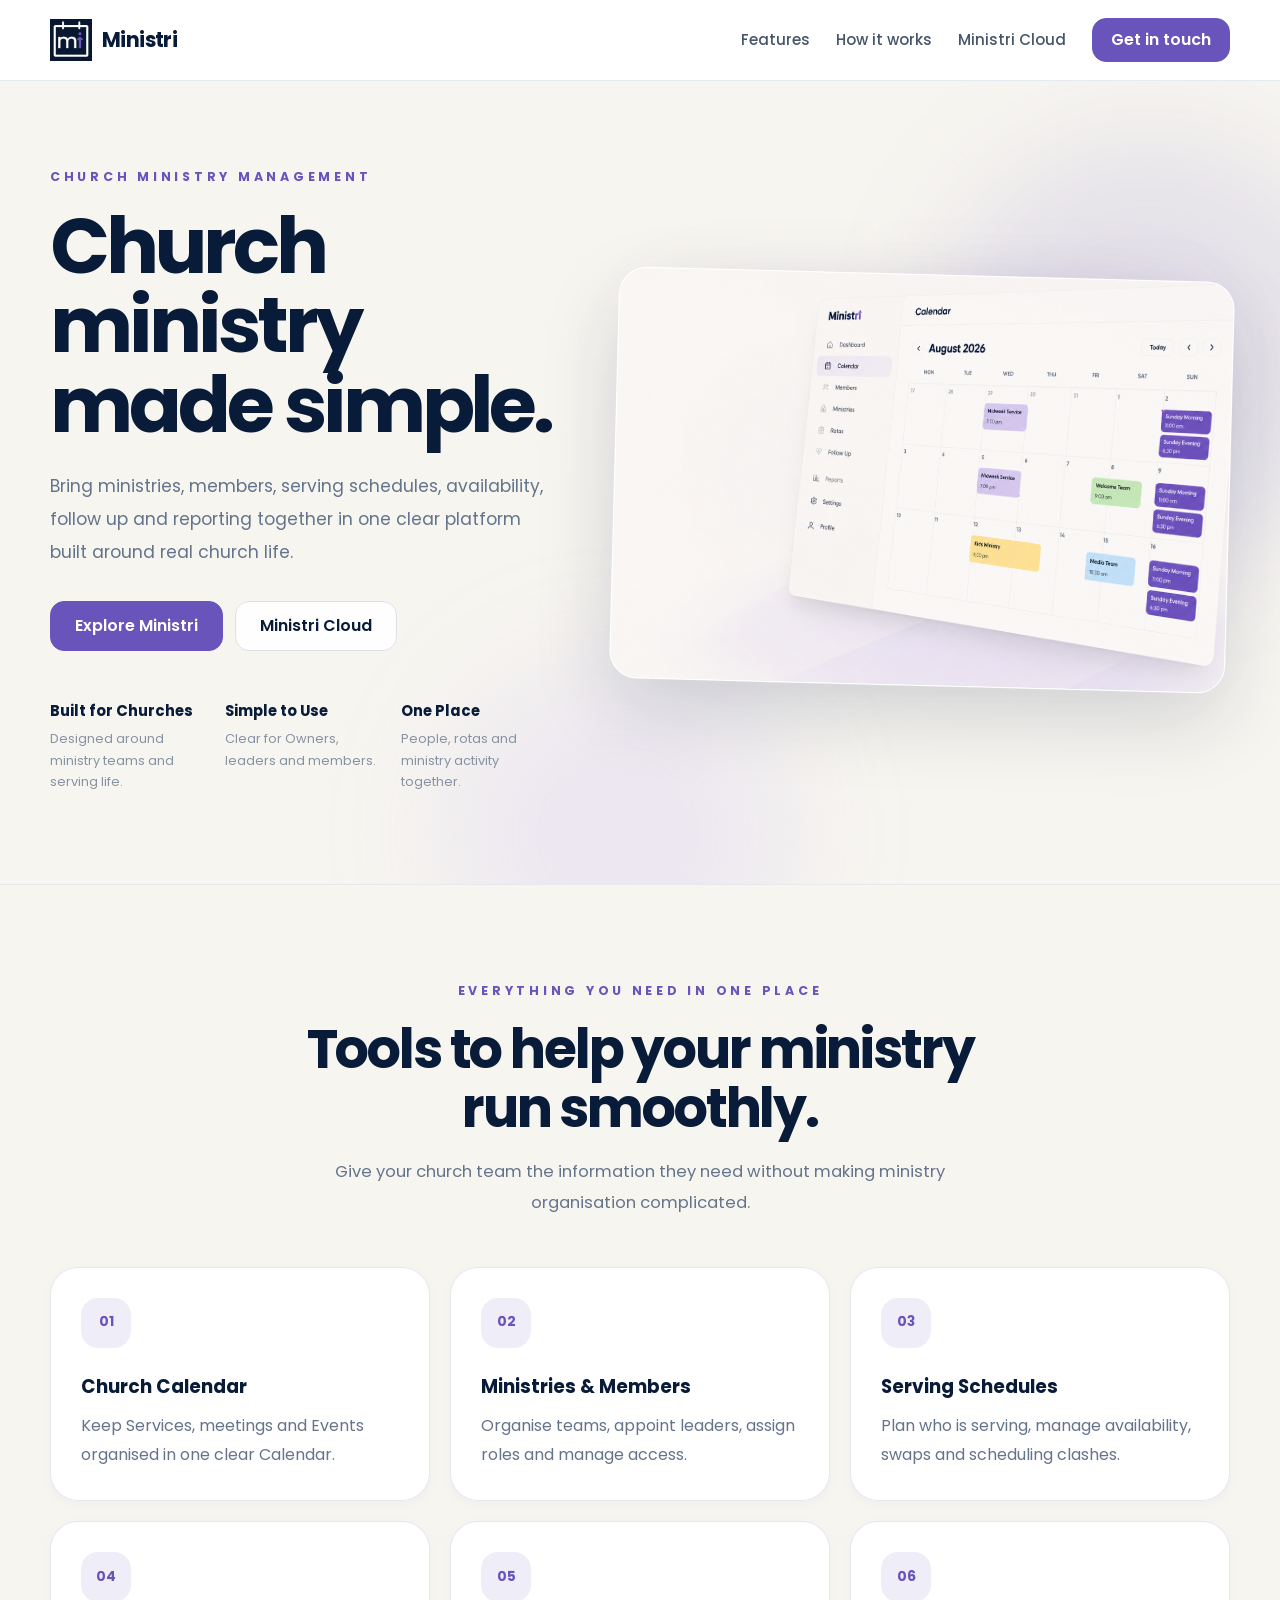
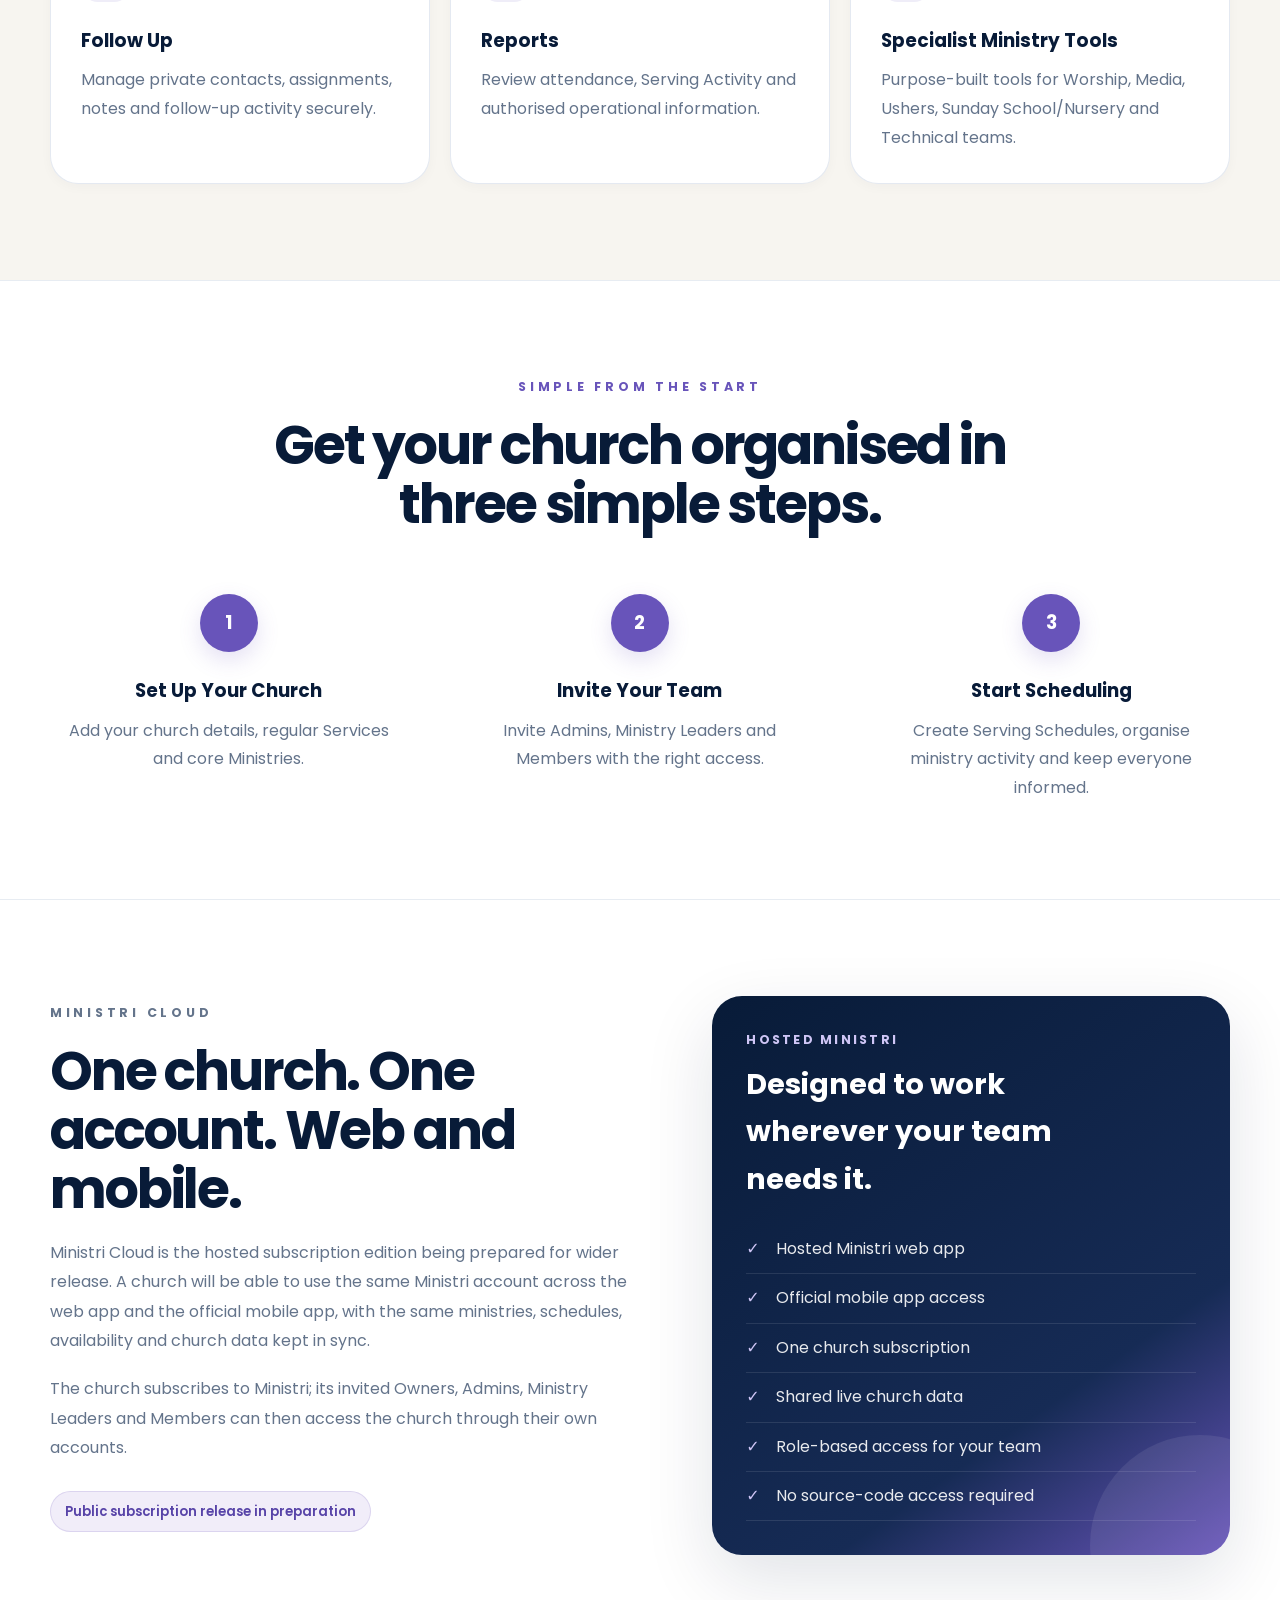
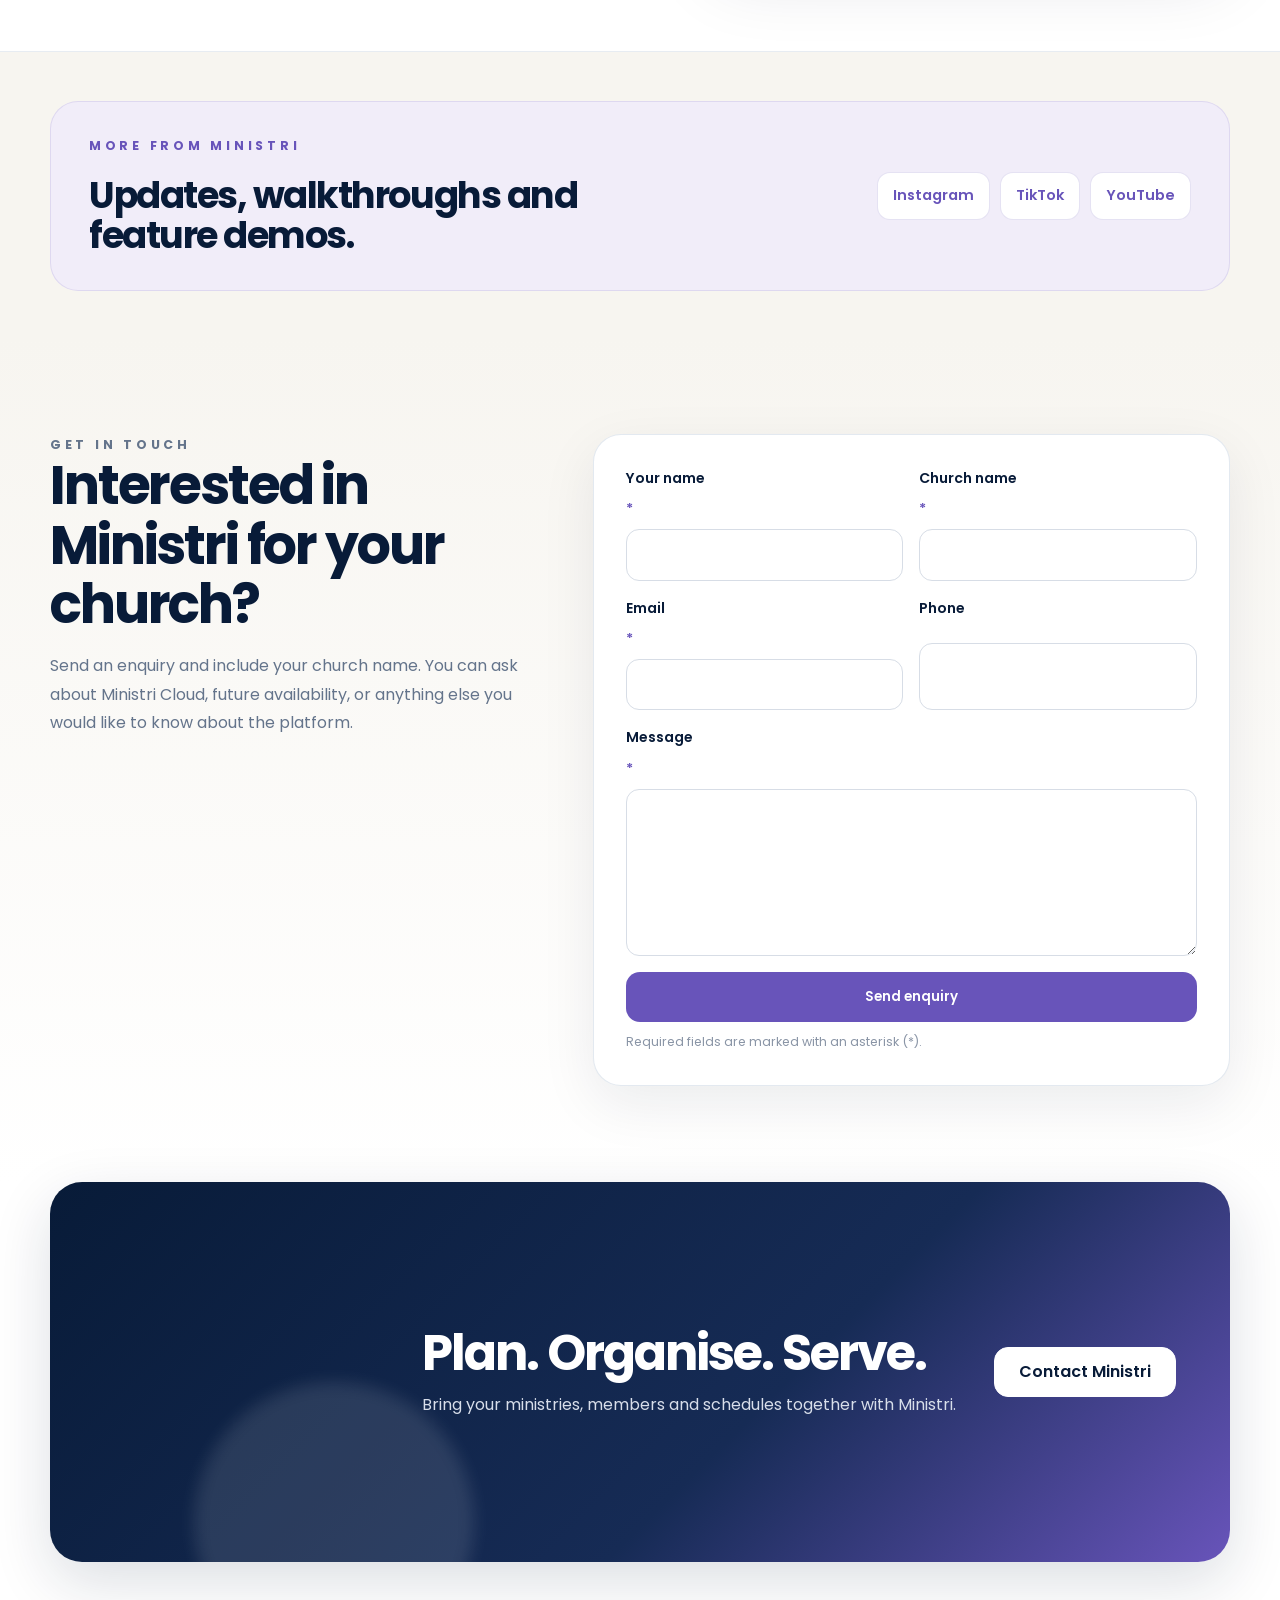
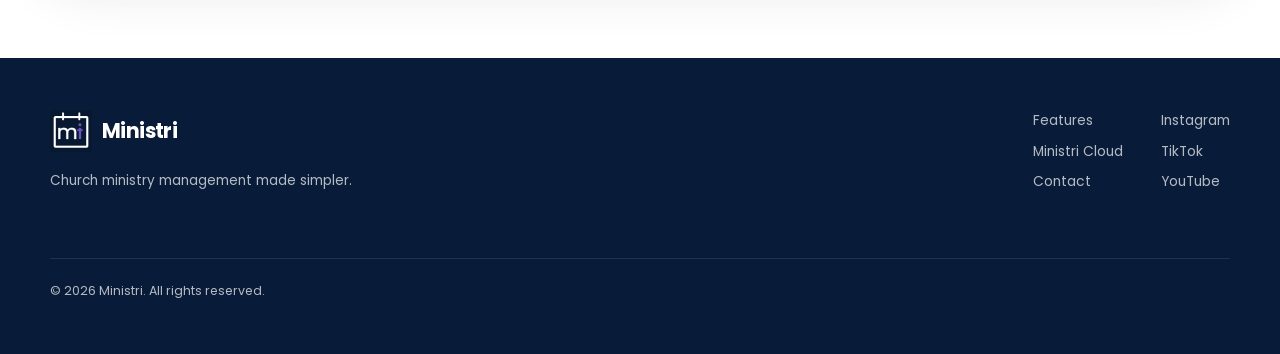
==== commit 1df81497: "Update index.html" ====
--- a/index.html
+++ b/index.html
@@ -33,8 +33,9 @@
         <a href="#features">Features</a>
         <a href="#how-it-works">How it works</a>
         <a href="#cloud">Ministri Cloud</a>
-        <a href="#contact">Contact</a>
       </nav>
+
+      <a class="button button-small" href="#contact">Get in touch</a>
 
     </div>
   </header>
